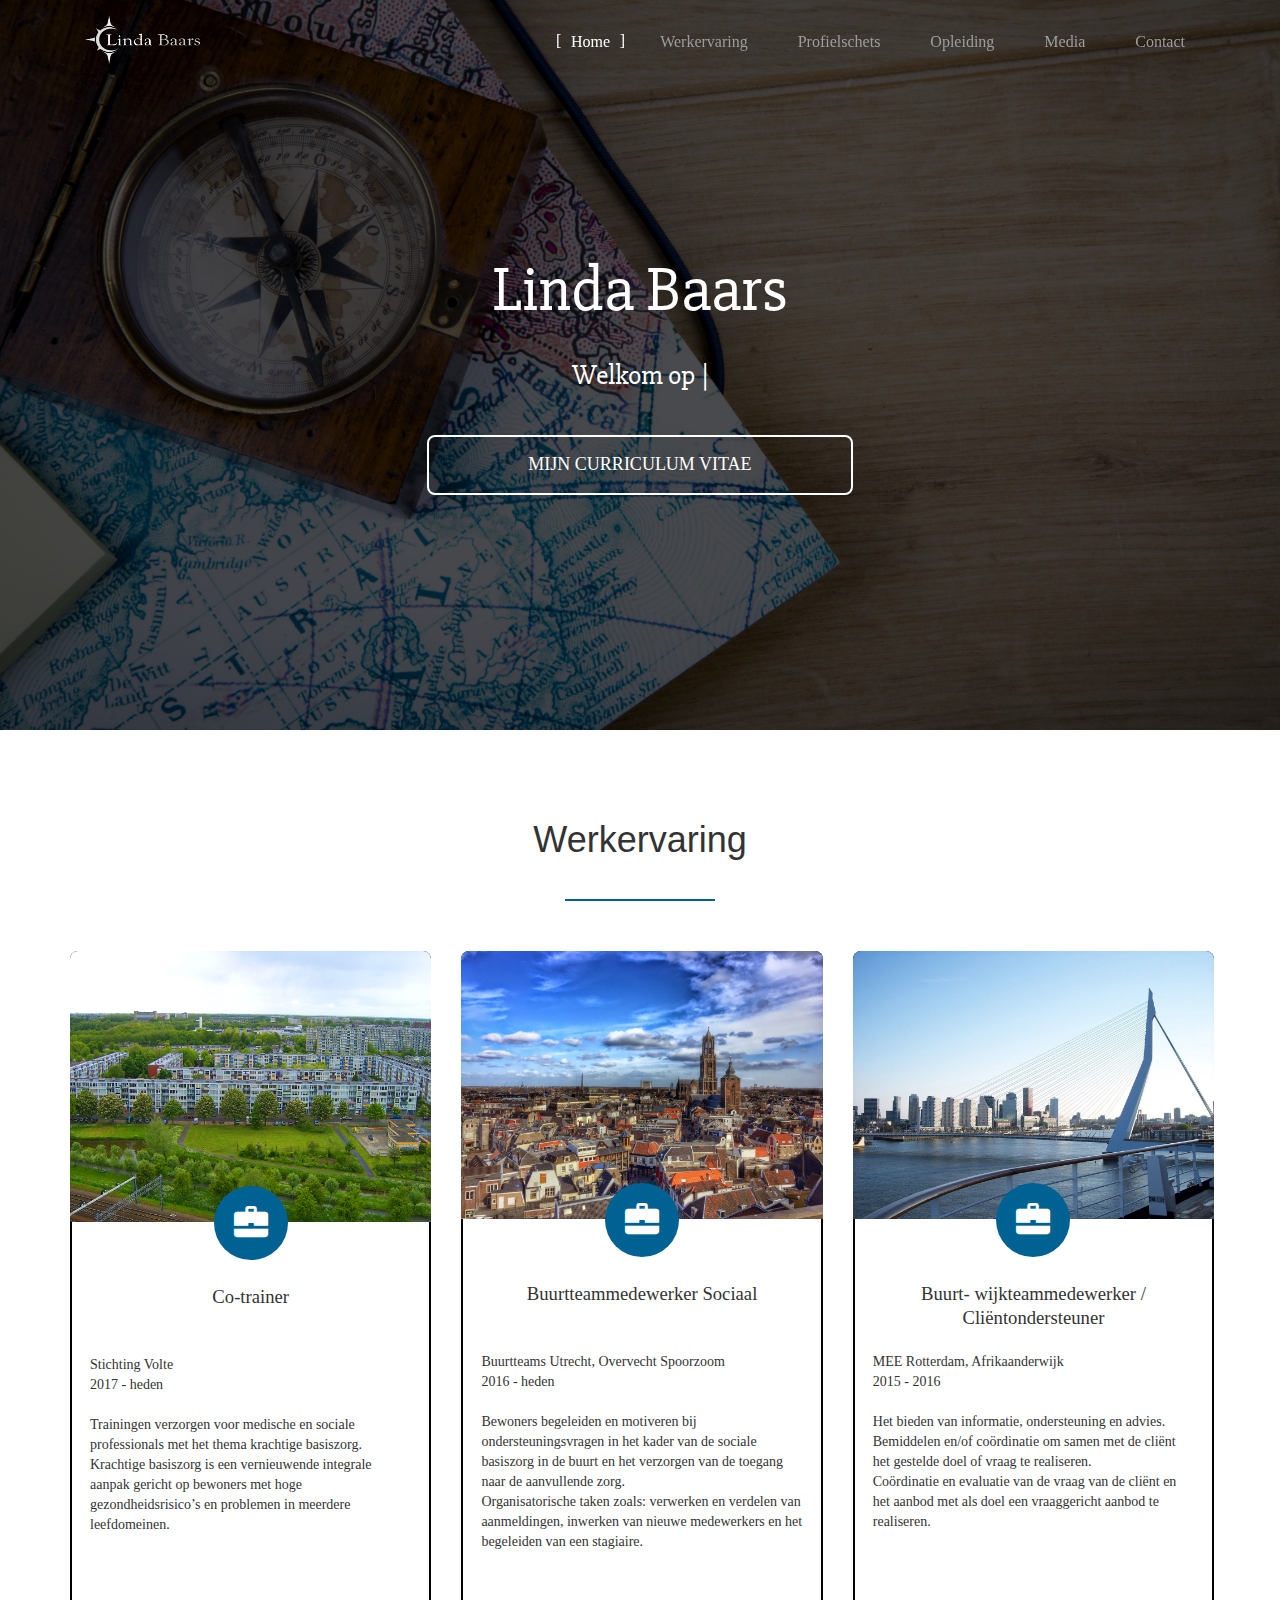
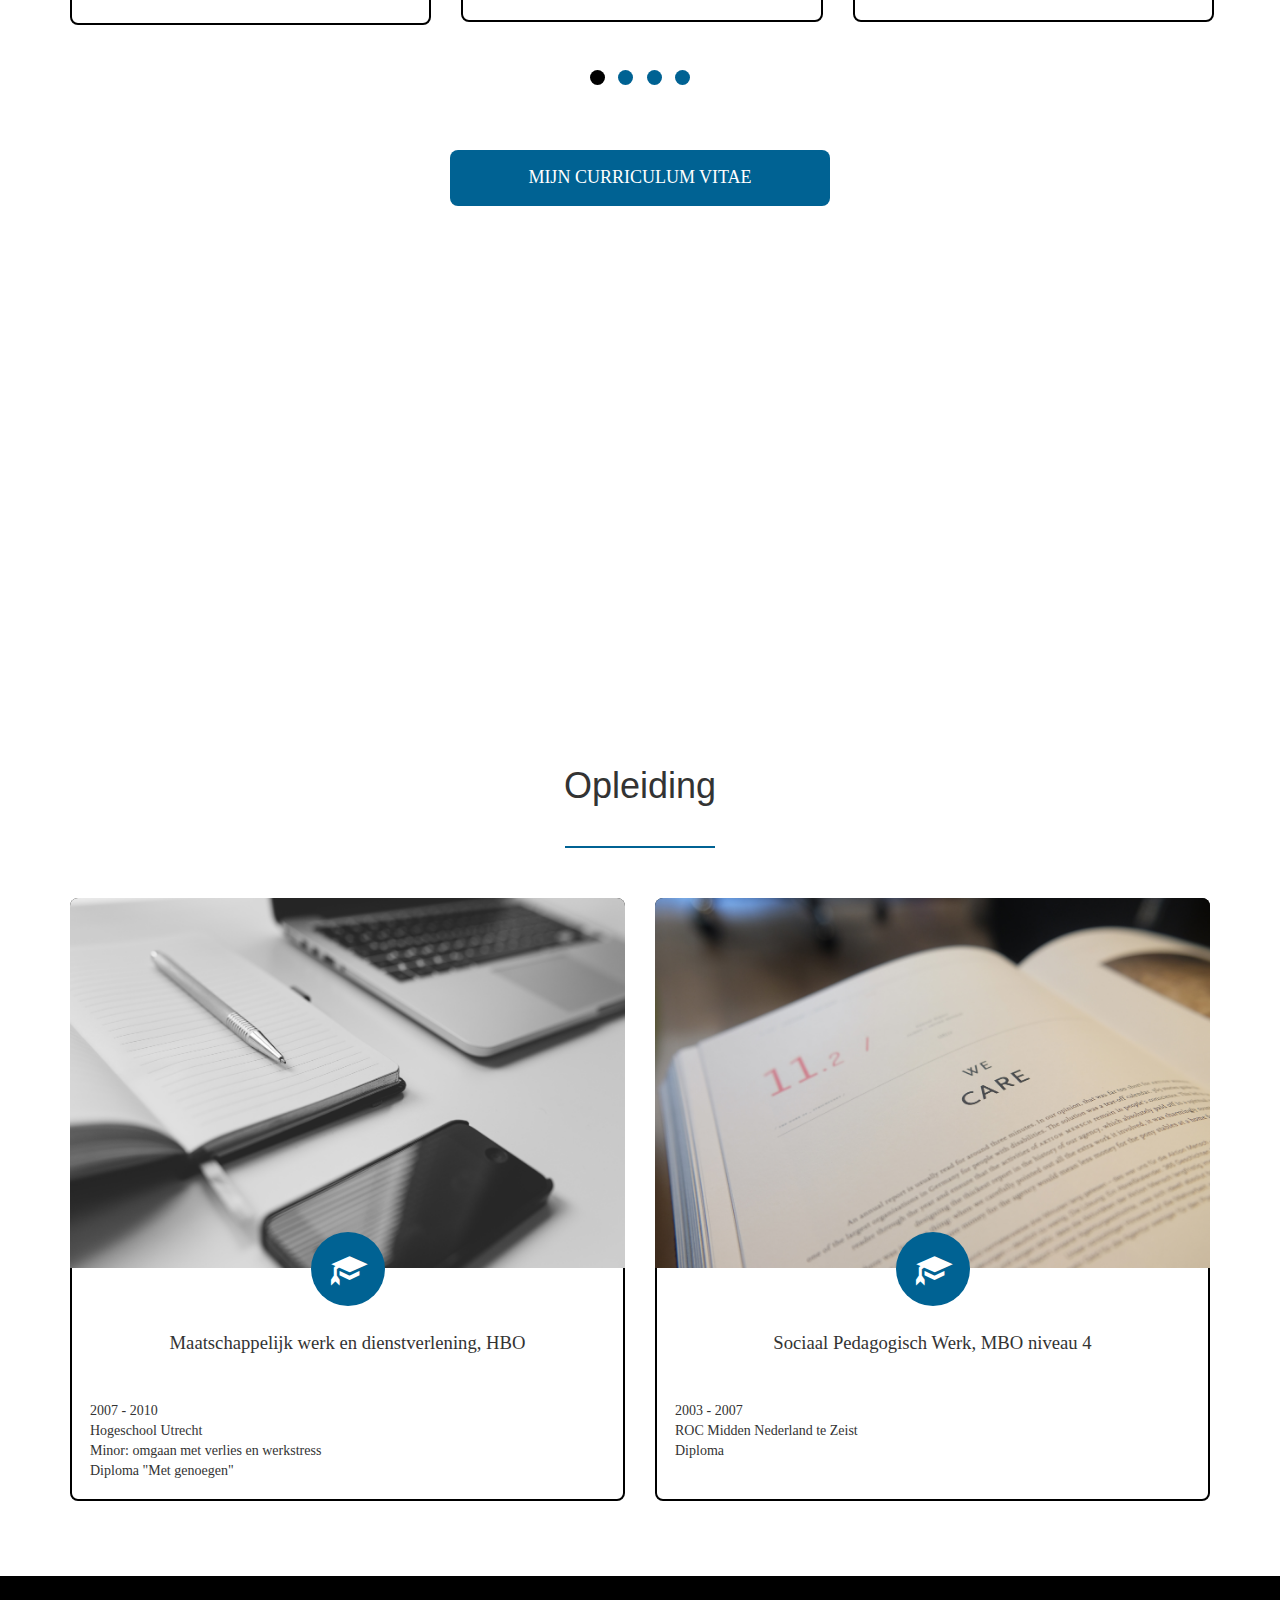
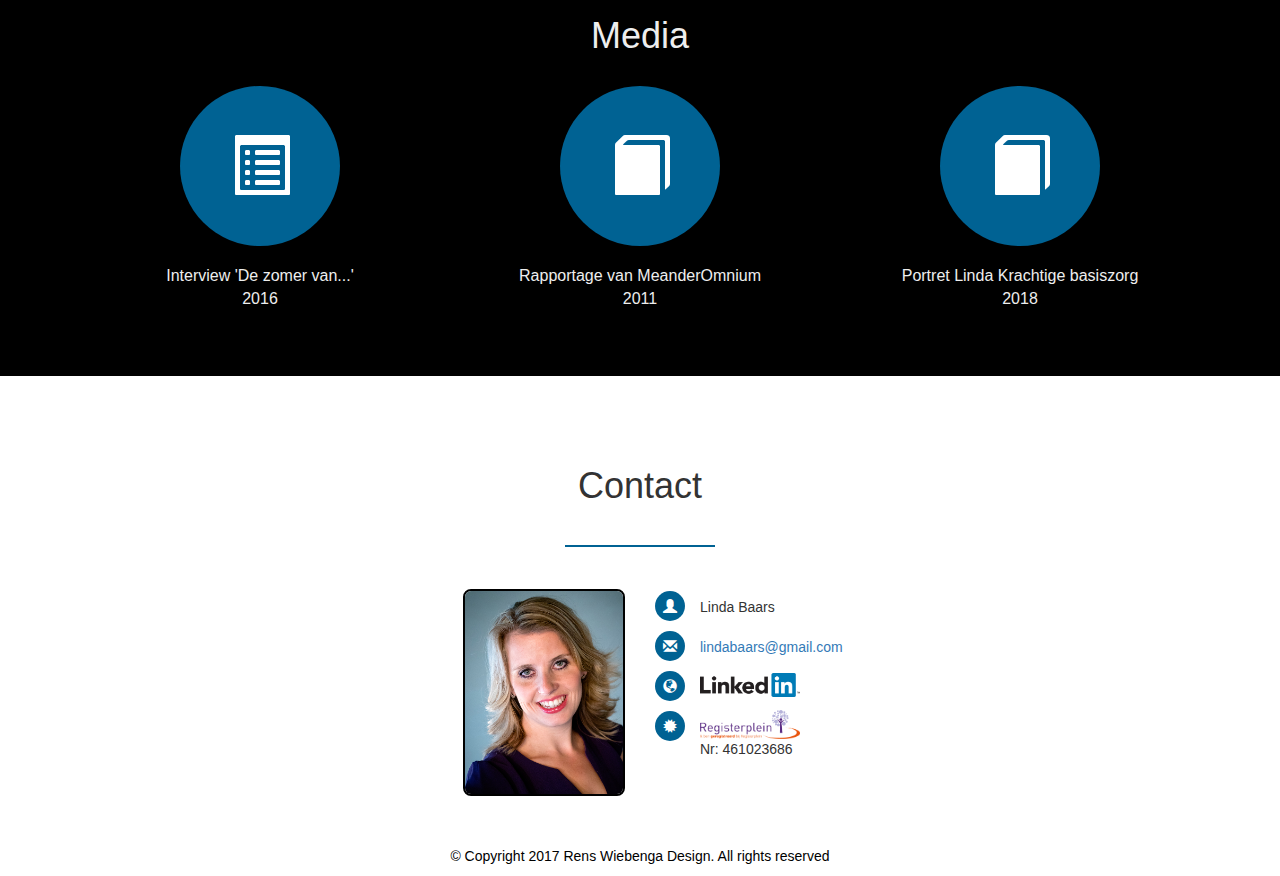
==== index.html @ baf807bb "added 3rd media" ====
<!DOCTYPE html>
<html lang="en" class="myHtml">
<head>
  <title>Linda Baars</title>

  <meta name="description" content="Dit is de website van Linda Baars, Registerplein geregistreerd Maatschappelijk Werker uit Utrecht">
  <meta name="keywords" content="Niet aangeboren hersenletsel, maatschappelijk werker, stichting mee, buurtteams, Curriculum Vitae, portfolio, Maatschappelijk werk en dienstverlening, Sociaal Pedagogisch Werk, wijkteammedewerker, buurtteammedewerker, ambulant begeleider">
  <meta name="author" content="Rens Wiebenga">


  <link href="https://fonts.googleapis.com/css?family=Slabo+27px" rel="stylesheet"> 
  <meta charset="utf-8">
  <!-- <meta name="viewport" content="width=device-width, initial-scale=1"> -->
  <link rel="stylesheet" href="https://maxcdn.bootstrapcdn.com/bootstrap/3.3.7/css/bootstrap.min.css">
  <link rel="stylesheet" href="css/main.css">
  <script src="https://ajax.googleapis.com/ajax/libs/jquery/3.2.1/jquery.min.js"></script>
  <script src="https://maxcdn.bootstrapcdn.com/bootstrap/3.3.7/js/bootstrap.min.js"></script>
  <script src="javascript/functions.js"></script>
</head>
<body class="myBody">

<div class="page home" id="home">
	
	<div class="jumbotron">
		<div class="ribbon"></div>
		<div class="container navbar-fixed-top">
			<nav class="navbar navbar-inverse">
			  <div class="container-fluid">
				<div class="navbar-header ">
				  <button type="button" class="navbar-toggle" data-toggle="collapse" data-target="#myNavbar">
					<span class="icon-bar"></span>
					<span class="icon-bar"></span>
					<span class="icon-bar"></span>
				  </button>
				  <a class="navbar-brand" href="#home"><img src="images/logo.png"></a>
				</div>
				<div class="collapse navbar-collapse" id="myNavbar">
				<ul class="nav navbar-nav navbar-right">
				  <li class="active"><a href="#home">Home</a></li>
				  <li><a href="#werkervaring">Werkervaring</a></li>
				  <li><a href="#profielschets">Profielschets</a></li>
				  <li><a href="#opleiding">Opleiding</a></li>
				  <li><a href="#media">Media</a></li>
				  <li><a href="#contact">Contact</a></li>
				</ul>
				</div>
			  </div>
			</nav>
			
			
			
		</div>
		<div class="title">
			<h1> Linda Baars </h1>
			<div class="subText">&nbsp;<span class="blinker">|</span></div>
			
			<br clear="all">
			<div class="col-md-4 col-xs-2">&nbsp;</div>
			<a href="documents/2019CVLindaBaarsWebsite.pdf" target="_blank" class="btn col-md-4 col-xs-8">Mijn Curriculum Vitae</a>
			<div class="col-md-4 col-xs-2">&nbsp;</div>
		</div>
		
	</div>
</div>
<div class="page werkervaring" id="werkervaring">
	<div class="container">
		<h1>Werkervaring</h1>     
		<div class="seperator"></div>
		<div class="row expandableContainer">
			<div class="col-md-2 col-xs-12">
				<div class="block">
					<img src="images/overvecht.jpg"/>
					<div class="datum">2017 - heden</div>
					<span class="glyphicon glyphicon-briefcase"></span>
					<div class="title">
						Co-trainer 
					</div>
					<div class="description">
						Stichting Volte<br/>2017 - heden<br/><br/>
						Trainingen verzorgen voor medische en sociale professionals met het thema krachtige basiszorg. Krachtige basiszorg is een vernieuwende integrale aanpak gericht op bewoners met hoge gezondheidsrisico’s en problemen in meerdere leefdomeinen.
					</div>
				</div>
			</div>

			<div class="col-md-2 col-xs-12">
				<div class="block">
					<img src="images/cathedral-square-in-utrecht-netherlands_small.jpg"/>
					<div class="datum">2016 - heden</div>
					<span class="glyphicon glyphicon-briefcase"></span>
					<div class="title">
						Buurtteammedewerker Sociaal 
					</div>
					<div class="description">
						Buurtteams Utrecht, Overvecht Spoorzoom<br/>2016 - heden<br/><br/>
						Bewoners begeleiden en motiveren bij ondersteuningsvragen in het
						kader van de sociale basiszorg in de buurt en het verzorgen van de toegang
						naar de aanvullende zorg.<br/>
						Organisatorische taken zoals: verwerken en verdelen van
						aanmeldingen, inwerken van nieuwe medewerkers en het begeleiden
						van een stagiaire.
					</div>
				</div>
			</div>

			<div class="col-md-2 col-xs-12">
				<div class="block">
					<img src="images/206_Rotterdam_bridge_small.jpg"/>
					<div class="datum">2015 - 2016</div>
					<span class="glyphicon glyphicon-briefcase"></span>
					<div class="title">
						Buurt- wijkteammedewerker / Cli&euml;ntondersteuner
					</div>
					<div class="description">
						MEE Rotterdam, Afrikaanderwijk <br/>2015 - 2016<br/><br/>
						Het bieden van informatie, ondersteuning en advies. <br/>
						Bemiddelen en/of co&ouml;rdinatie om samen met de cli&euml;nt het gestelde doel of vraag te realiseren.
						<br/> Co&ouml;rdinatie en evaluatie van de vraag van de cli&euml;nt en het aanbod met als doel een vraaggericht aanbod te realiseren.
					</div>
				</div>
			</div>

			<div class="col-md-2 col-xs-12">
				<div class="block">
					<img src="images/ProfessionalsinNAH.jpg"/>
					<div class="datum">2011 - 2014</div>
					<span class="glyphicon glyphicon-briefcase"></span>
					<div class="title">
						Maatschappelijk werker / Ambulante begeleider
					</div>
					<div class="description">
						Professionals in NAH <br/>2011 - 2014<br/><br/>
						Informatie en begeleiding<br/>
						Trainen van vaardigheden<br/>
						Praktische hulp in het dagelijks leven<br/>
						Ondersteuning bij wet- en regelgeving<br/>
						Steun en voorlichting aan de omgeving
					</div>
				</div>
			</div>

			<div class="col-md-2 col-xs-12">
				<div class="block">
					<img src="images/naarden.jpg"/>
					<div class="datum">2011</div>
					<span class="glyphicon glyphicon-briefcase"></span>
					<div class="title">
						Consulent regio 't Gooi
					</div>
					<div class="description">
						Stichting MEE Utrecht, Gooi &amp; Vecht <br/>2011<br/><br/>
						Informatie, advies en ondersteuning bieden met betrekking op alle aspecten van het leven aan mensen met een beperking of chronische ziekte.
					</div>
				</div>
			</div>
			<div class="col-md-2 col-xs-12">
				<div class="block">
					<img src="images/slotzeist.jpg"/>
					<div class="datum">2010 - 2011</div>
					<span class="glyphicon glyphicon-briefcase"></span>
					<div class="title">
						Diverse aanstellingen in het welzijnswerk
					</div>
					<div class="description">
						Stichting MeanderOmnium <br/>2010 - 2011<br/><br/>
						Maatschappelijk makelaar<br/>
						Projectco&ouml;rdinator van het onderzoek: Ori&euml;ntatie op welzijnsactiviteiten voor licht verstandelijk gehandicapten (LVG) in de gemeente Zeist.<br/>
						Projectmedewerker week van het applaus<br/>
						Organisator en co&ouml;rdinator jubileumfeest
					</div>
				</div>
			</div>
			<!-- <div class="col-md-2 col-xs-12">
				<div class="block">
					<img src="images/stouteschoenenbartimeus.jpg"/>
					<div class="datum">2005 - 2010</div>
					<span class="glyphicon glyphicon-briefcase"></span>
					<div class="title">
						Begeleider
					</div>
					<div class="description">
						Stichting Stoute Schoenen &amp; Bartim&eacute;us <br/>2005 - 2010<br/><br/>
						Kinderen en jongeren met autisme en autisme spectrum stoornissen of een meervoudige beperking, waarvan altijd een visuele beperking.
					</div>
				</div>
			</div>-->


		</div>
		<div class="col-md-12 col-xs-12">
			<div id="ballContainer">
				<div class="ball active"></div>
				<div class="ball"></div>
				<div class="ball"></div>
				<div class="ball"></div>
			</div>
		</div>
		<br clear="all">
		<div class="col-md-4 col-xs-2">&nbsp;</div>
		<a href="documents/2019CVLindaBaarsWebsite.pdf" class="btn col-md-4 col-xs-8" target="_blank">Mijn Curriculum Vitae</a>
		<div class="col-md-4 col-xs-2">&nbsp;</div>
		
	</div>
</div>

<div class="page profielschets" id="profielschets">
	<div class="parallax">
		<div class="container">
			<h1>Profielschets</h1>  
			<!-- <div class="seperator"></div> -->
			<div class="row">
				<div class="col col-md-6 col-xs-12">
					Ik ben een proactieve sociaal werker met oog voor het grotere geheel. Dit wordt gekenmerkt door het ondersteunen van bewoners in het hervinden van hun eigen kwaliteiten om zelf weer richting te geven aan hun leven. 
				</div>
				<div class="col col-md-6 col-xs-12">
					Daarnaast ben ik geboeid door het vinden van een goede aansluiting tussen beleid en uitvoering. Zo kan ik in korte tijd systemen/werkwijze analyseren en bijdrage aan gezamenlijk gedragen oplossingen. 
					Zo draag ik bij aan kwalitatief goede ondersteuning, ook in de toekomst.
				</div>
				
			</div>
			<!--<div class="col col-md-4 col-xs-12">
				<ul>
					<li>Herkennen en omgaan met mensen met een (licht) verstandelijke beperking</li>

					<li>Huiselijk geweld en kindermishandeling</li>

					<li>Oplossingsgerichte gespreksvoering</li>

					<li>Su&iuml;cide preventie</li>

					<li>Omgaan met euthanasie vragen</li>

					<li>Neuro-psychologische diagnostiek</li>

					<li>Communicatie en organisatie van verandering bij NAH</li>

				</ul>
			</div>
			<div class="col col-md-4 col-xs-12">
				<ul>
					<li>Interculturele begeleiding</li>

					<li>Multiple sclerose</li>

					<li>Verdiepende cursus NAH, hersenaandoeningen en hersenanatomie</li>

					<li>Cursus ziekte besef en interventies</li>

					<li>Niet-aangeboren hersenletsel en psychiatrie</li>

					<li>Systemisch kijken en werken</li>

					<li>Basiscursus niet-aangeboren hersenletsel</li>

					<li>Type-cursus: Blind typen</li>
				</ul>
			</div>-->
		</div>
	</div>
</div>

<div class="page opleiding" id="opleiding">
	<div class="container">

		<h1>Opleiding</h1>     
		<div class="seperator"></div>
		<div class="row">
			<div class="col-md-6 col-xs-12">
				<div class="block">
					<img src="images/pexels-photo_small.jpg"/>
					<div class="datum">2007 - 2010</div>
					<span class="glyphicon glyphicon-education"></span>
					<div class="title">
						Maatschappelijk werk en dienstverlening, HBO
					</div>
					<div class="description">
						2007 - 2010 <br/>
						Hogeschool Utrecht <br/>

						Minor: omgaan met verlies en werkstress<br/>

						Diploma "Met genoegen"
					</div>
				</div>
			</div>

			<div class="col-md-6 col-xs-12">
				<div class="block">
					<img src="images/pexels-photo-237756_small.jpg"/>
					<div class="datum">2003 - 2007</div>
					<span class="glyphicon glyphicon-education"></span>
					<div class="title">
						Sociaal Pedagogisch Werk, MBO niveau 4
					</div>
					<div class="description">
						2003 - 2007<br/>
						ROC Midden Nederland te Zeist<br/>
						Diploma<br/><br/>
					</div>
				</div>
			</div>

			
		</div>
		<br clear="all">
		
	</div>
</div>

<div class="page media" id="media">
	<div class="parallax2">
		<div class="container">
			<div class="col col-md-12 col-xs-12">
				<h1>Media</h1>
				<!-- <div class="seperator"></div> -->
			</div>
			<div class="col col-md-4 col-xs-4">
				<a href="documents/Interview_de_zomer_van.pdf" class="glyphicon glyphicon-list-alt" target="_blank"></a>
				
				<div class="title">Interview 'De zomer van...'<br/>2016</div>
			</div>
			<div class="col col-md-4 col-xs-4">
				<a href="documents/Eindrapportage_orientatie_op_welzijnsactiviteiten_voor_licht_verstandelijk_gehandicapten_in_de_gemeente_Zeist.pdf" class="glyphicon glyphicon-book" target="_blank"></a>
				<div class="title">Rapportage van MeanderOmnium<br/>2011</div>
			</div>
			<div class="col col-md-4 col-xs-4">
				<a href="documents/PortretLinda_Krachtigebasiszorg.pdf" class="glyphicon glyphicon-book" target="_blank"></a>
				<div class="title">Portret Linda Krachtige basiszorg<br/>2018</div>
			</div>
		</div>
	</div>
</div>

<div class="page contact" id="contact">
	<div class="container">

		<h1>Contact</h1>    
		
		<div class="seperator"></div>
			<div class="col col-md-6 col-xs-6">
				<img src="images/IMG_0568_cropped.jpg" class="profilePicture"/>
			</div>
			<div class="col col-md-6 col-xs-6">
				<ul>
					<li><div class="contactBall"><span class="glyphicon glyphicon-user"></span></div>Linda Baars</li>
					<li><div class="contactBall"><span class="glyphicon glyphicon-envelope"></span></div><a href="mailto:lindabaars@gmail.com">lindabaars@gmail.com</a></li>
					
					<li><div class="contactBall"><span class="glyphicon glyphicon-globe"></div><a href="https://www.linkedin.com/in/lindabaars" target="_blank"><img src="images/linkedin.png"/></a></li>
					<li><div class="contactBall"><span class="glyphicon glyphicon-certificate"></div><a href="http://www.registerplein.nl/" target="_blank"><img src="images/registerplein.png"/></a> <br/>Nr: 461023686</li>
				</ul>
			</div>
			
			<!-- <div class="first-col col-md-4 col-xs-12">
				<input type="text" name="name" placeholder="Naam" class="nameofuser col-md-12 col-xs-12"></textarea>
			</div>
			<div class="email-col col-md-4 col-xs-12">
				<input type="text" name="emailofuser" placeholder="E-mailadres" class="emailofuser col-md-12 col-xs-12">
			</div>
			<div class="last-col col-md-4 col-xs-12">
				<input type="text" name="subjectofuser" placeholder="Onderwerp" class="subjectofuser col-md-12 col-xs-12"></textarea>
			</div>
			<div class="last-col col-md-12 col-xs-12">
				<textarea rows="4" cols="50" name="message" placeholder="Bericht" class="messageofuser col-md-12 col-xs-12"></textarea>
			</div>
											
			<br/>
			<div class="col-md-3 col-xs-2"></div>
			<input type="submit" name="submit" class="btn submitbutton col-md-6 col-xs-8" value="Verstuur!">
			<div class="col-md-3 col-xs-2"></div> -->
	</div>
</div>
<div class="footer">
	<a href="http://renswiebenga.com/">&copy; Copyright 2017 Rens Wiebenga Design. All rights reserved</a>
</div>

<script>
  (function(i,s,o,g,r,a,m){i['GoogleAnalyticsObject']=r;i[r]=i[r]||function(){
  (i[r].q=i[r].q||[]).push(arguments)},i[r].l=1*new Date();a=s.createElement(o),
  m=s.getElementsByTagName(o)[0];a.async=1;a.src=g;m.parentNode.insertBefore(a,m)
  })(window,document,'script','https://www.google-analytics.com/analytics.js','ga');

  ga('create', 'UA-104641893-1', 'auto');
  ga('send', 'pageview');

</script>
</body>
</html>
---- css/main.css ----
body, html {
	overflow-x:hidden;
}


a:hover {
	text-decoration:none;
}
.invisible {
	display:none;
}

.home {
	background:#fff;
}

.jumbotron {
	padding-top: 0px !important;
	background: url('../images/background_1_dark.jpg');
	overflow-x:hidden;
	height:auto;
	padding: 0;
	background-repeat: repeat;
	
	background-position: center center;
	-webkit-background-size: cover;
	-moz-background-size: cover;
	-o-background-size: cover;
	background-size: cover;
	background-color: #fff;
}

.ribbon {
	background: rgba(0,0,0,0);
    height: 80px;
    position: fixed;
    width: 100%;
	transition:all 0.5s;
	z-index:100;
	top: 0;
}

.activeRibbon {
	background: rgba(0,0,0,0.9);
}

.nav {
	margin-top: 17px;
}

.navbar-fixed-top {
	position: fixed;
	top:0px;
}

.navbar {
    border-radius: 0px !important;
	font-family: "Palatino Linotype", "Book Antiqua", Palatino, serif;

}

.navbar-toggle {
	margin-top: 21px;
}

.navbar-brand img {
	max-width: 125px;
    position: absolute;
}

.navbar-inverse {
    background: none;
    border: none;
}

.navbar-inverse .navbar-collapse, .navbar-inverse .navbar-form {
    border:none;
	box-shadow: none;
}



.navbar-nav > li > a::after, .navbar-nav > li > a::before, .navbar-nav > li.active a::after, .navbar-nav > li.active a::before {
    top: 0;
    opacity: 0;
    color: #ffffff;
    font-size: 16px;
    line-height: 47px;
    position: absolute;
    -webkit-transition: all 0.3s ease-in-out;
    -moz-transition: all 0.3s ease-in-out;
    -ms-transition: all 0.3s ease-in-out;
    -o-transition: all 0.3s ease-in-out;
    transition: all 0.3s ease-in-out;
}

.navbar-nav > li > a:hover::before, .navbar-nav > li.active a::before {
    opacity: 1;
    left: -5px;
}
.navbar-nav > li > a::before, .navbar-nav > li.active a::before {
    left: 0;
    content: '[';
}

.navbar-nav > li > a:hover::after, .navbar-nav > li.active a::after {
    opacity: 1;
    right: -5px;
}
.navbar-nav > li > a::after, .navbar-nav > li.active a::after {
    right: 0;
    content: ']';
}

.navbar-inverse .navbar-nav>.active>a, .navbar-inverse .navbar-nav>.active>a:focus, .navbar-inverse .navbar-nav>.active>a:hover {
    background: none !important;
}

.nav>li {
    position: relative;
    display: block;
    margin: 0px 10px 0px 10px;
}

.nav>li a {
	font-size: 16px;
	text-transform: capitalize;
}

.page {
	margin-bottom:40px;
}


.jumbotron .title {
	width:100%;
	text-align:center;
	color:#fff;
	font-family: 'Slabo 27px', serif;
	margin-top: 20%;
    margin-bottom: 23%;
}

.jumbotron .title h1 {
	font-weight:500 !important;
	margin-bottom:30px;
}

.jumbotron .title .subText {
	font-weight:500 !important;
	font-size:28px;
	margin-bottom:20px;
}

.blinker {

	font-size:28px;
}

.btn {
	background:transparant;
	border:2px solid #fff;
	border-radius:8px;
	color:#fff;
	padding: 15px 40px;
	font-family: "Palatino Linotype", "Book Antiqua", Palatino, serif;
	margin: 0px auto;
	text-transform:uppercase;
	font-size:18px;
	transition: all 0.3s;
}

.btn:focus, .btn:visited {
	color:#fff;
	outline:none;
}

.btn:hover {
	background:#fff;
	color:#000;
}

.blinker {
  animation: blinker 1s linear infinite;
}

@keyframes blinker {  
  50% { opacity: 0; }
}


h1 {
	text-align:center;
}

/* werkervaring */

#werkervaring h1, #opleiding h1 , #contact h1 {
	margin-top:50px;
	margin-bottom:40px;
}

.werkervaring .container {
	overflow:hidden;
}

.expandableContainer {
	width:206%;
}

.seperator {
	border-width: 0px 0px 2px 0px;
	border-style: solid;
	border-color:#006293;
	width:150px;
	margin:0 auto 50px auto;
}

.step1 {
	margin-left: -1.5%;
	transition: all 0.5s;
}
.step2 {
	margin-left: -35%;
	transition: all 0.5s;
}
.step3 {
	margin-left: -70%;
	transition: all 0.5s;
}
.step4 {
	margin-left: -105%;
	transition: all 0.5s;
}

#ballContainer {
	width: 100px;
	height:20px;
	margin:30px auto;
	display: flex;
	justify-content:space-between;
}

.ball {
	background: #006293;
	height:15px;
	width:15px;
	border-radius: 100%;	
	cursor:pointer;
}

.ball:hover, .ball.active {
	background: #000;
}

.block {
	width:100%;
	border-radius:8px;
	-webkit-box-shadow:inset 0px 0px 0px 2px #000;
    -moz-box-shadow:inset 0px 0px 0px 2px #000;
    box-shadow:inset 0px 0px 0px 2px #000;
	font-family: "Palatino Linotype", "Book Antiqua", Palatino, serif;
	text-align:center;
	transition: all 0.3s;
	margin-bottom: 15px;
}

.block:hover  {
	-webkit-box-shadow:inset 0px 0px 0px 2px #006293;
    -moz-box-shadow:inset 0px 0px 0px 2px #006293;
    box-shadow:inset 0px 0px 0px 2px #006293;
}

.block .datum {
	font-size: 40px;
    z-index: 51;
    color: #fff;
    position: relative;
    text-align: center;
    top: -100px;
	opacity:0;
    transition: all 0.3s;
}

.block:hover .datum {
	
	top:-160px;
	opacity:1;
}

.block span {
	padding:20px;
	border-radius:100%;
	background:#006293;
	color:#fff;
	font-size:34px;
	margin-top:-38px;
	    top: -55px;
	background:#006293;
	transition: all 0.3s;
}

.block:hover span {
	background:#000;
}

.block img {
	width:100%;
	border-top-left-radius: 8px;
	border-top-right-radius: 8px;
	transition: all 0.3s;
}

.block:hover img {
	filter: brightness(30%);
}



.block .title{
	text-align:center;
	font-size:14pt;
	padding:0px 20px;
	width:100%;
	line-height:24px;
	height:70px;
	margin-top: -30px;
}

.block .description{
	padding: 0px 20px 20px 20px;
	width:100%;
	text-align:left;
	height:270px;
}

.opleiding .block .description {
	height:100px;
}

.werkervaring .btn, .werkervaring .btn:visited , .werkervaring .btn:focus, .contact .btn, .contact .btn:visited , .contact .btn:focus {
	background: #006293;
	color:#fff;
	outline:none;
	margin-top: 30px;
	margin-bottom:30px;
	border:none;
}

.werkervaring .btn:hover, .contact .btn:hover {
	background: #000;
	color:#fff;
}
/*  cursus*/

.cursus {
	background: #000;
	color: #eee;
}

.cursus .container{
	position:relative;
	height:auto;
}

.cursus .container .col {
	margin-top:20px;
}

/* media */

.media {
	height: 400px;
	overflow:hidden;
	background:#000;
	color: #eee;
}

.media .container .col {
	margin-top:20px;
	    text-align: center;
}

.media .container .col a {
	cursor:pointer;
}

.media .container .col a:hover {
	background:#000;
}


.media .col a{
	color:#fff;
	padding:50px;
	border-radius:100%;
	background:#006293;
	font-size:60px;
}

.media .col .title{
	font-size:16px;
	margin-top:20px;
	text-align:center;
}

h1 {
	    
}

.parallax {
    /* The image used */
    background-image: url("../images/pexels-photo_3_dark_small.jpg");
    /* Set a specific height */
	height:auto;
    min-height: 400px; 
    /* Create the parallax scrolling effect */
    background-attachment: fixed;
    background-position: center;
    background-repeat: no-repeat;
    background-size: cover;
	font-size:20px;
	text-align:justify;
	padding-top: 30px;
	padding-bottom: 50px;
	color:#fff;
}

.center {
	text-align:center;
	font-size:33px;
}

.parallax .seperator, .parallax2 .seperator {
	border-color:#fff;
}

.parallax .col {
	padding:20px 60px 20px 60px;
}

.parallax2 {
    /* The image used */
    background-image: url("../images/pexels-photo-300412_dark_small.jpg");
    /* Set a specific height */
	height:auto;
    min-height: 400px; 
    /* Create the parallax scrolling effect */
    background-attachment: fixed;
    background-position: center;
    background-repeat: no-repeat;
    background-size: cover;
}

/* contact */

.contact {
	margin-bottom:50px;
}

.contact .container a {
	
}

.contact .container img {
	width: 100px;
	margin-top: -8px;
}

.contact input, .contact textarea {
	border:2px solid #000;
	border-radius: 8px;
	padding:20px;
	
	margin-bottom:15px;
}

.contact input:focus, .contact input:active, .contact textarea:focus, .contact textarea:active {
	outline:none;
	column-rule-color:none;

}

.contact .container .first-col, .last-col {
	padding-right:0px;
	padding-left:0px;
}

.contact .container ul {
	padding-left:0px;
}

.contact .container ul li {
	 list-style:none;
	 padding-bottom:20px;
}

.container .contactBall {
	background:#006293;
	border-radius: 100%;
	width:30px;
	height:30px;
	float:left;
	color:#fff;
	text-align:center;
	padding-top:6px;
	margin-top:-6px;
	margin-right:15px;
}

.contact .container img.profilePicture {
	width:30%;
	max-width:300px;
	border: 2px solid #000;
	border-radius: 8px;
	float:right;
}

.badInput {
	border: 2px solid red !important;
	color:red;
}

iframe .fielderror {
	display:none;
}

.footer {
	text-align:center;
	margin-bottom:10px;
}
.footer a {
	color:#000;
}


@media (max-width: 490px) {
	.contactBall {
		display:none;
	}
	.contact .container ul li {
		font-size:11px;
	}

}

@media (max-width: 720px) {
	.btn {
		font-size:12px;
		    padding: 15px 5px;
	}
}

@media (max-width: 768px) {
	.navbar-collapse ul {
		background: #000;
		opacity:0.9;
	}

	.navbar-collapse ul li a:before, .navbar-collapse ul li a:after {
		margin-top: -4px;
	}

	.media .col a{
		color:#fff;
		padding:30px;
		border-radius:100%;
		background:#006293;
		font-size:30px;
	}

	
	.media .col .title{
		font-size: 16px;
		right: 0px;  
		position: relative;
		z-index: 100;
		top:0;
		}

	
	.parallax {
		font-size:18px;
		padding-top: 0px;
		padding-bottom: 20px;
	}
	

}

@media (max-width: 991px) {
	.email-col {
		padding-left:0px;
		padding-right:0px;
	}
	.expandableContainer {
		width:100%;
	}
	#ballContainer {
		display:none;
	}
	.block .description {
		height:auto;
	}
	.row {
		margin-right: 0px;
		margin-left: 0px; 
	}
	
}
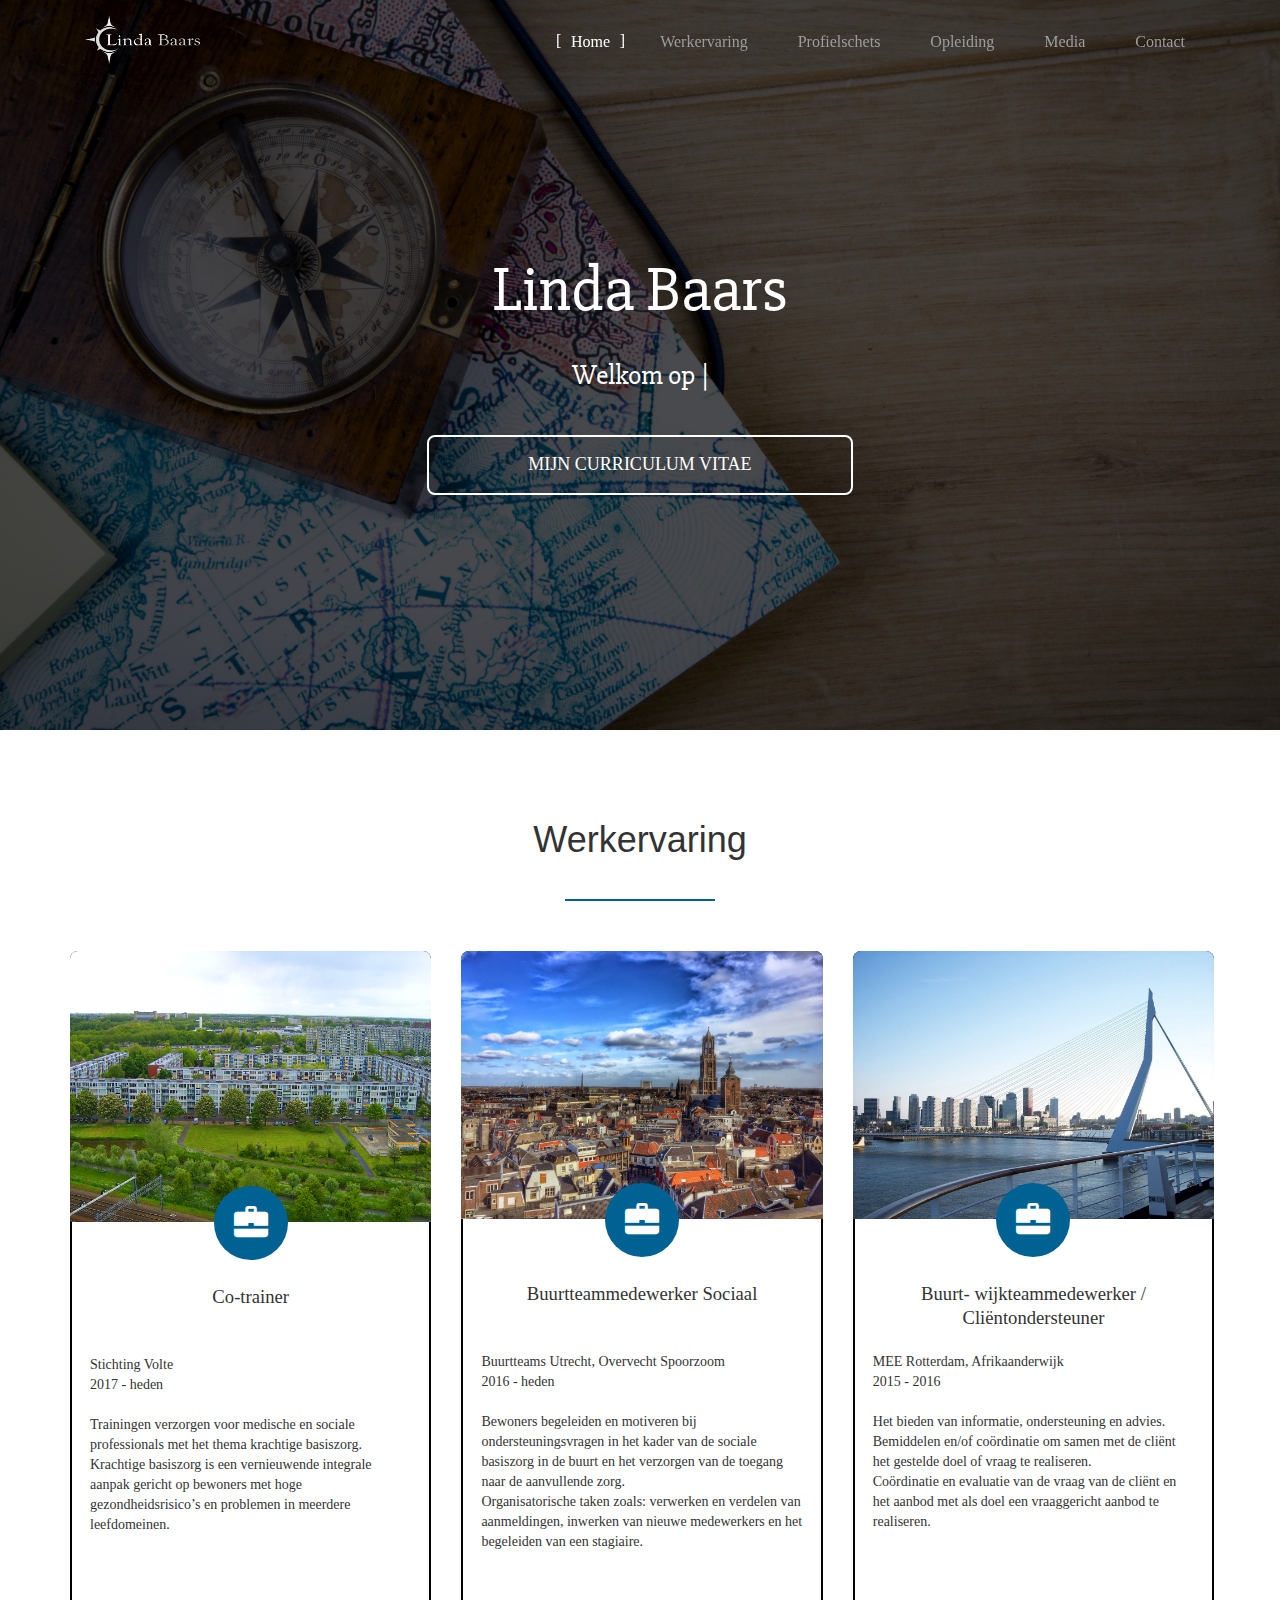
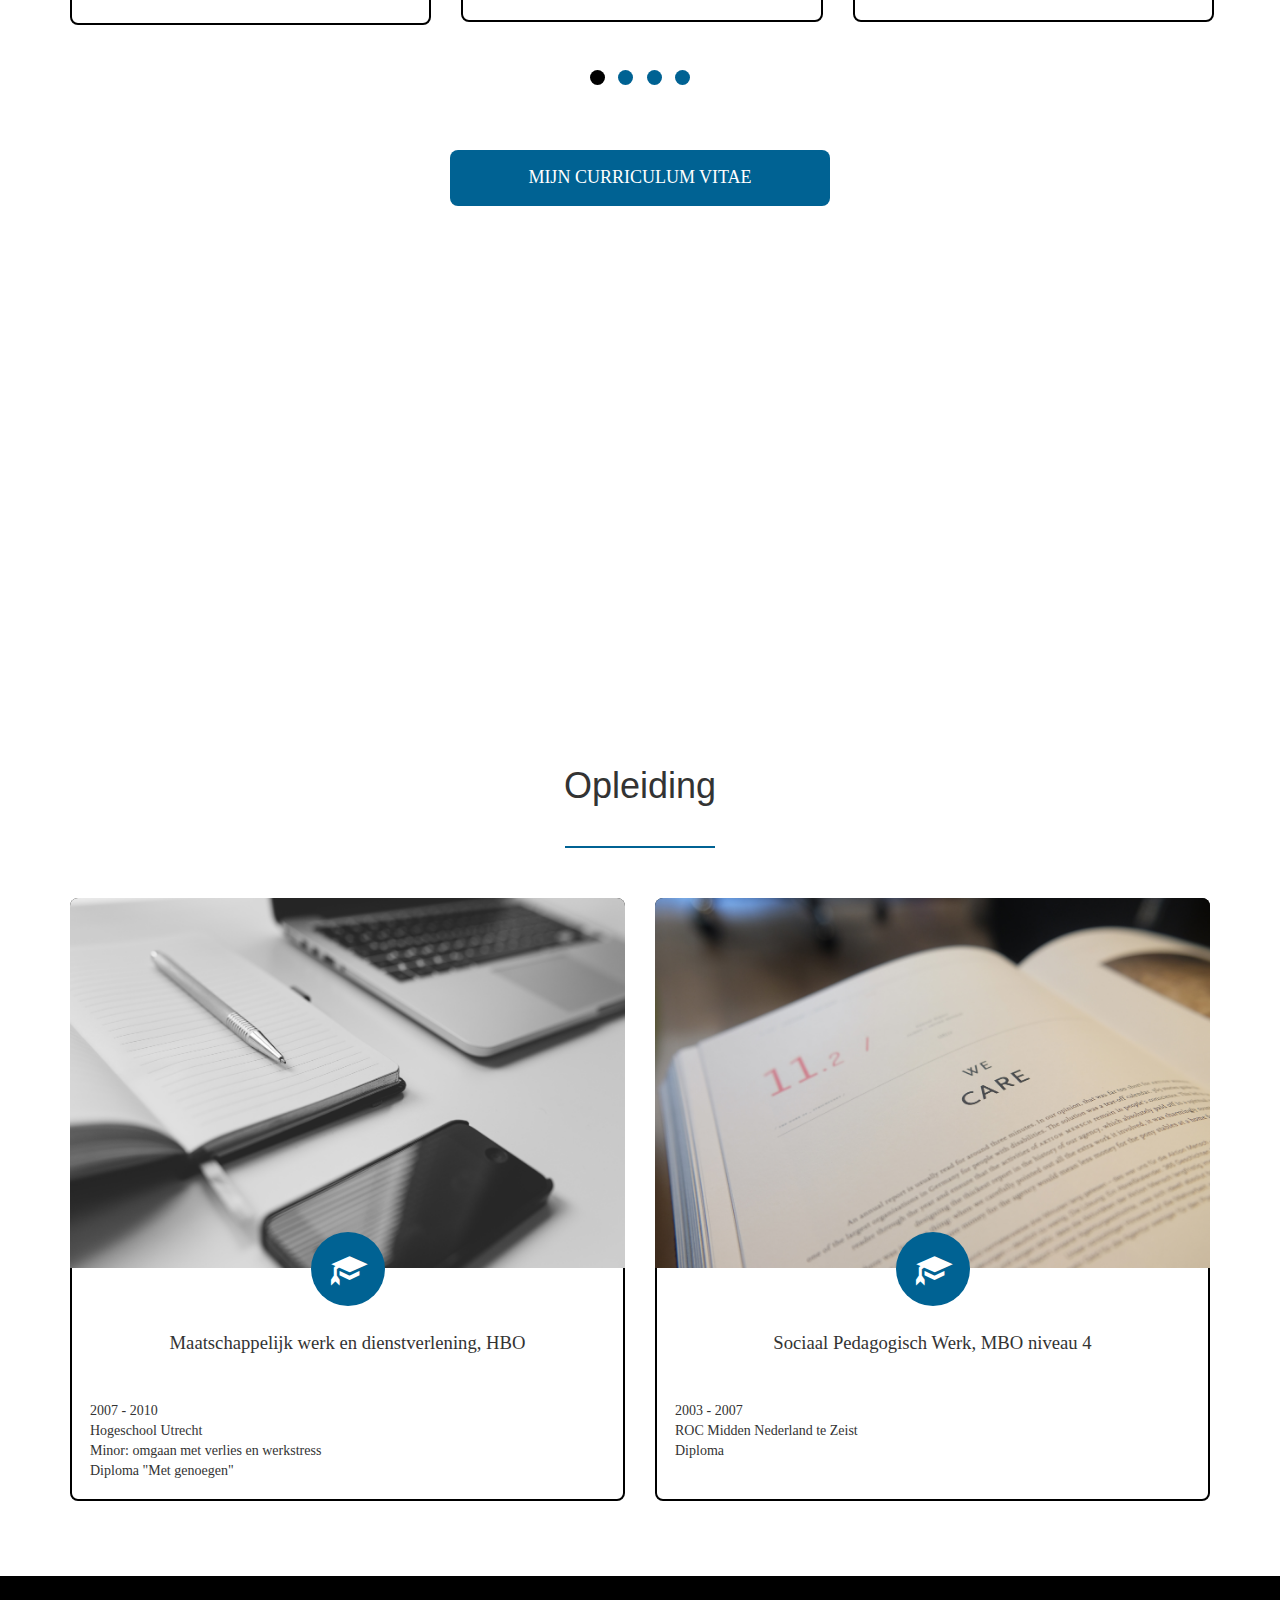
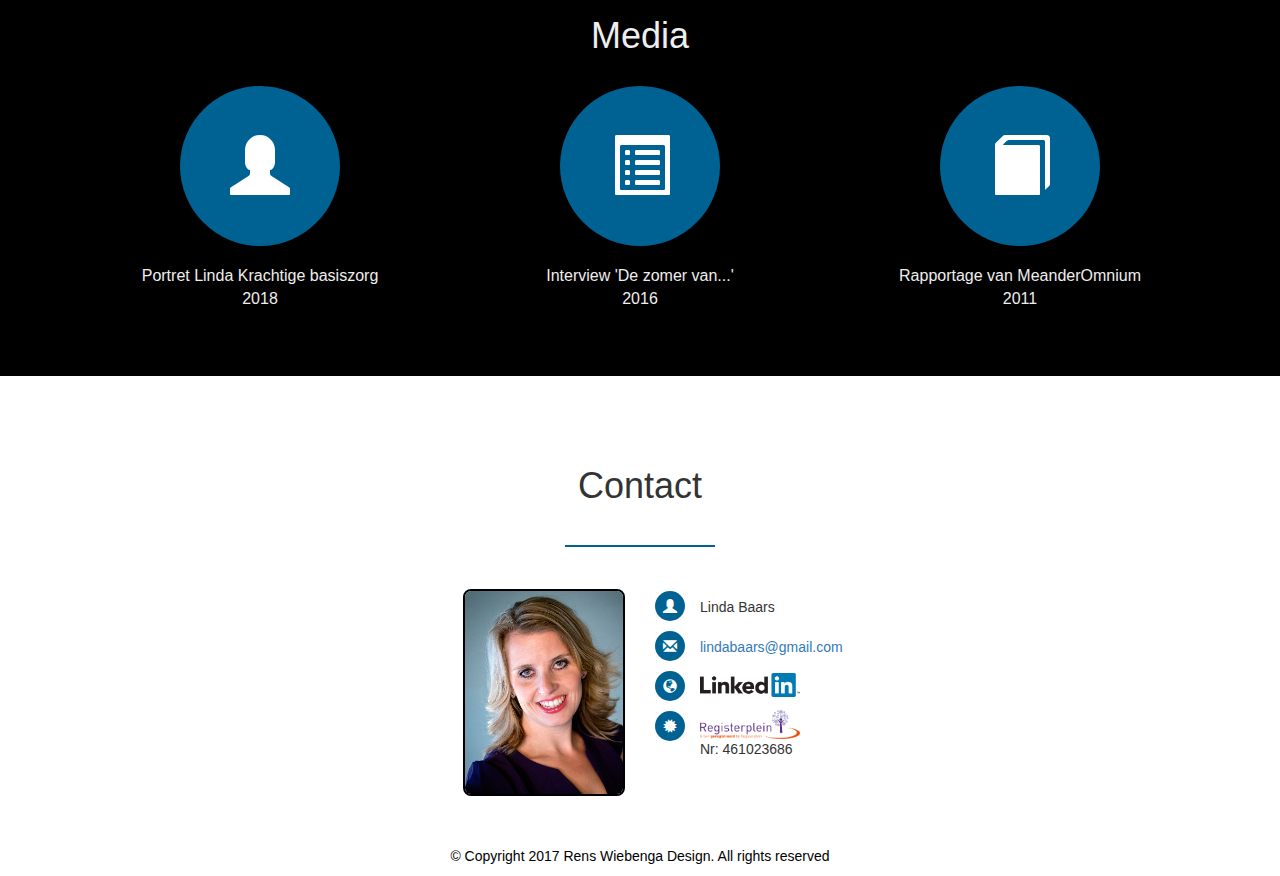
==== commit 5d5b9760: "Update index.html" ====
--- a/index.html
+++ b/index.html
@@ -209,11 +209,10 @@
 			<!-- <div class="seperator"></div> -->
 			<div class="row">
 				<div class="col col-md-6 col-xs-12">
-					Ik ben een proactieve sociaal werker met oog voor het grotere geheel. Dit wordt gekenmerkt door het ondersteunen van bewoners in het hervinden van hun eigen kwaliteiten om zelf weer richting te geven aan hun leven. 
+					Als proactieve sociaal werker, met oog voor het grotere geheel, zet ik me in voor het ondersteunen van bewoners in het hervinden van hun eigen kwaliteiten, waardoor ze zelf weer richting kunnen geven aan hun leven. 
 				</div>
 				<div class="col col-md-6 col-xs-12">
-					Daarnaast ben ik geboeid door het vinden van een goede aansluiting tussen beleid en uitvoering. Zo kan ik in korte tijd systemen/werkwijze analyseren en bijdrage aan gezamenlijk gedragen oplossingen. 
-					Zo draag ik bij aan kwalitatief goede ondersteuning, ook in de toekomst.
+					Daarnaast ben ik geboeid door het vinden van een goede aansluiting tussen beleid en uitvoering. Zo kan ik in korte tijd systemen/werkwijzen analyseren en daardoor bijdragen aan gezamenlijk gedragen oplossingen. Op deze wijze kom ik tot een kwalitatief goede ondersteuning, ook in de toekomst.
 				</div>
 				
 			</div>
@@ -314,6 +313,10 @@
 				<!-- <div class="seperator"></div> -->
 			</div>
 			<div class="col col-md-4 col-xs-4">
+				<a href="documents/PortretLinda_Krachtigebasiszorg.pdf" class="glyphicon glyphicon-user" target="_blank"></a>
+				<div class="title">Portret Linda Krachtige basiszorg<br/>2018</div>
+			</div>
+			<div class="col col-md-4 col-xs-4">
 				<a href="documents/Interview_de_zomer_van.pdf" class="glyphicon glyphicon-list-alt" target="_blank"></a>
 				
 				<div class="title">Interview 'De zomer van...'<br/>2016</div>
@@ -321,10 +324,6 @@
 			<div class="col col-md-4 col-xs-4">
 				<a href="documents/Eindrapportage_orientatie_op_welzijnsactiviteiten_voor_licht_verstandelijk_gehandicapten_in_de_gemeente_Zeist.pdf" class="glyphicon glyphicon-book" target="_blank"></a>
 				<div class="title">Rapportage van MeanderOmnium<br/>2011</div>
-			</div>
-			<div class="col col-md-4 col-xs-4">
-				<a href="documents/PortretLinda_Krachtigebasiszorg.pdf" class="glyphicon glyphicon-book" target="_blank"></a>
-				<div class="title">Portret Linda Krachtige basiszorg<br/>2018</div>
 			</div>
 		</div>
 	</div>
@@ -384,4 +383,4 @@
 </script>
 </body>
 </html>
-+
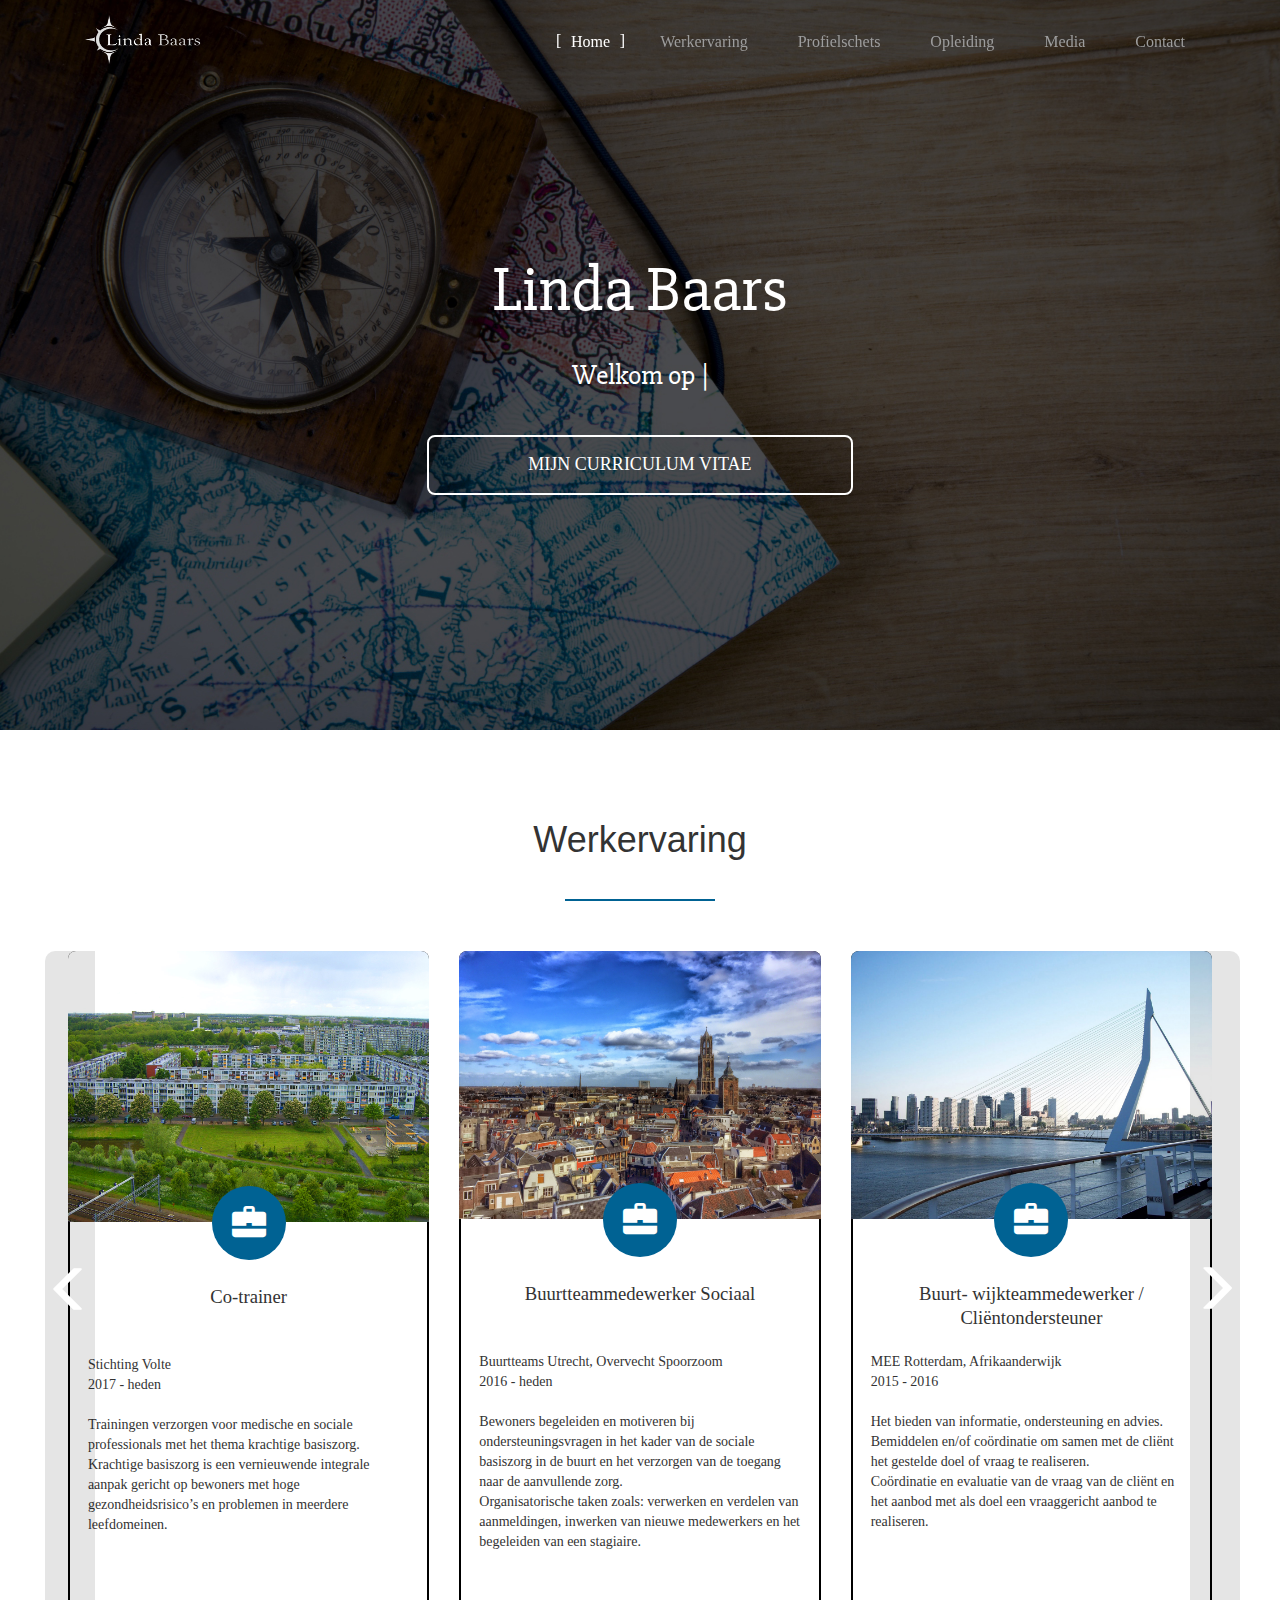
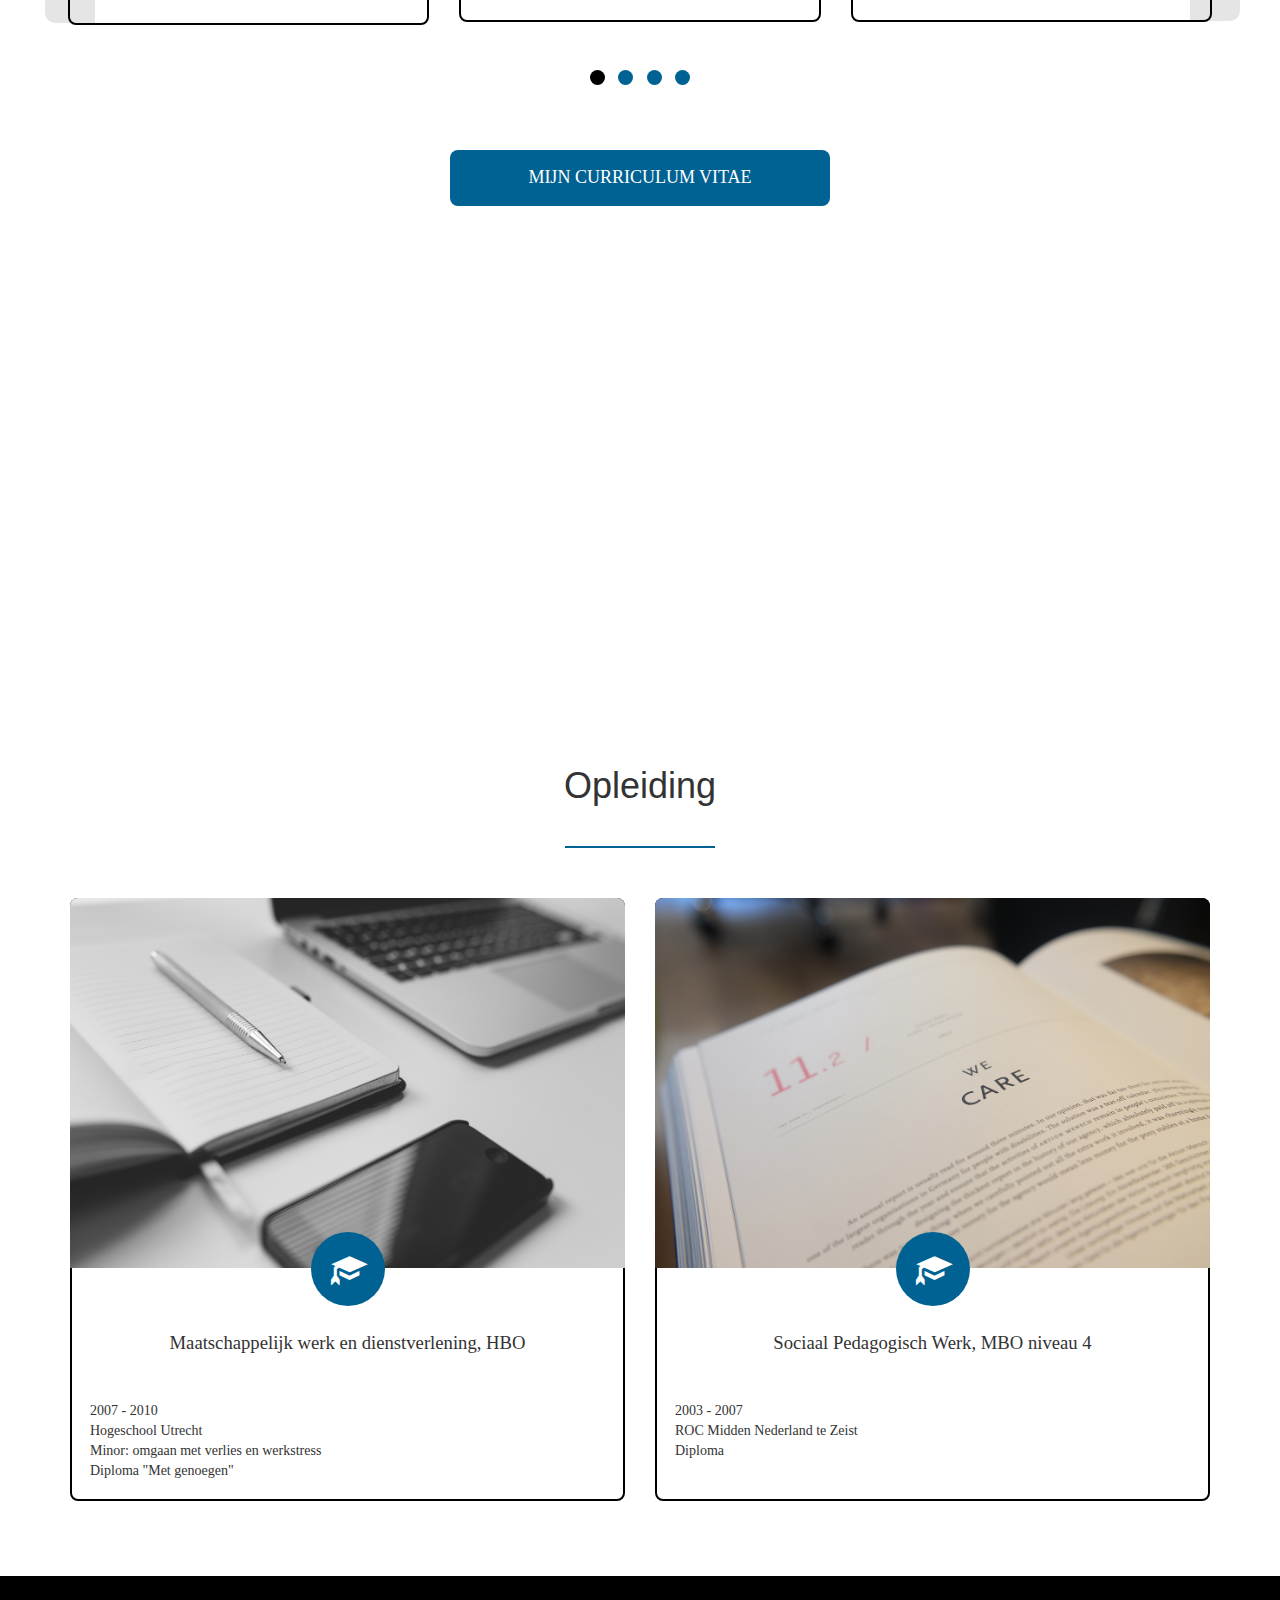
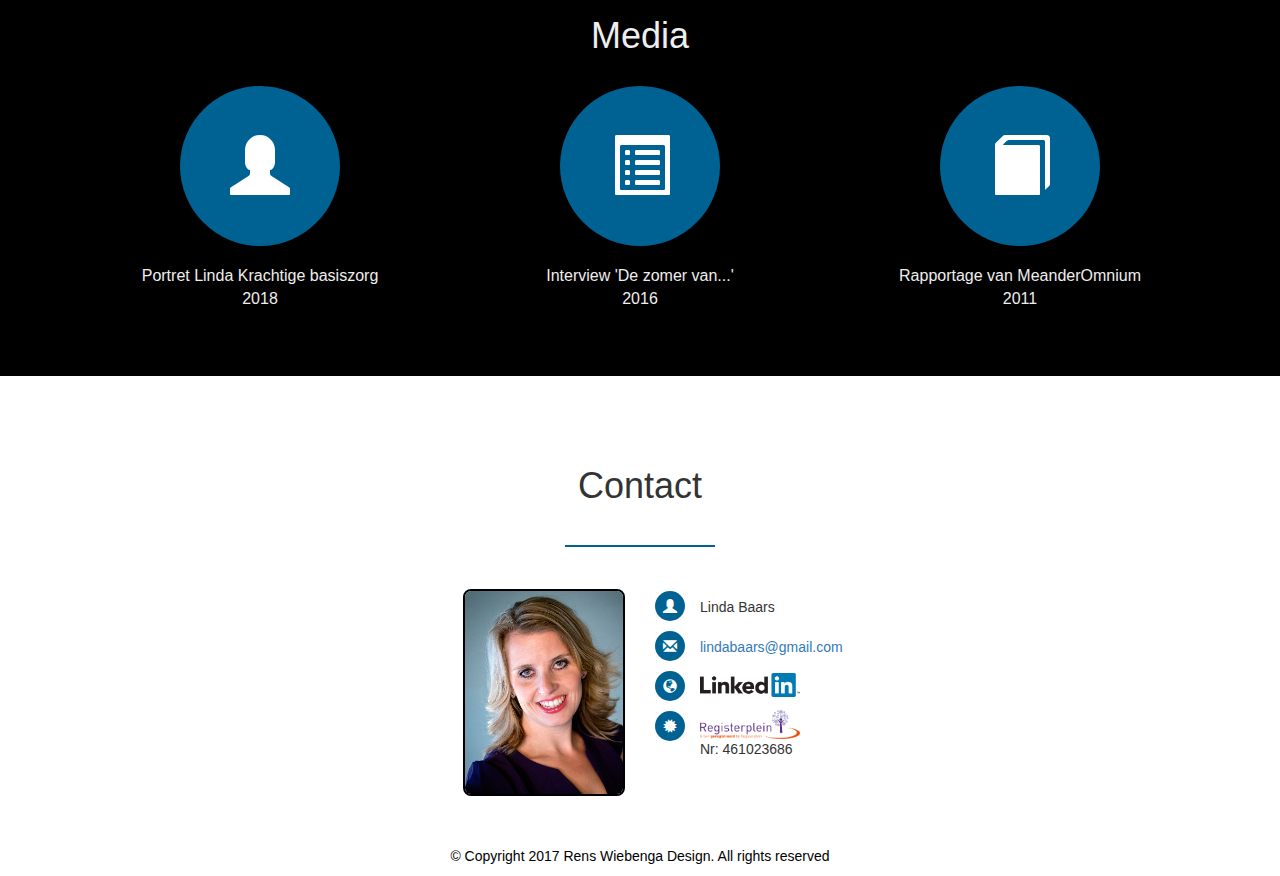
==== commit 2cc196b5: "Add files via upload" ====
--- a/index.html
+++ b/index.html
@@ -66,7 +66,12 @@
 	<div class="container">
 		<h1>Werkervaring</h1>     
 		<div class="seperator"></div>
-		<div class="row expandableContainer">
+		<div class="carrousselContainer">
+				<div class="carrousselLeft"><span class="glyphicon glyphicon-menu-left"></span></div>
+				<div class="carrousselRight"><span class="glyphicon glyphicon-menu-right"></span></div>
+			</div>
+		<div class="row expandableContainer step1">
+			
 			<div class="col-md-2 col-xs-12">
 				<div class="block">
 					<img src="images/overvecht.jpg"/>
--- a/css/main.css
+++ b/css/main.css
@@ -195,6 +195,48 @@
 
 /* werkervaring */
 
+.carrousselContainer {
+	width: 1170px;
+    position: absolute;
+    
+	height: 687px;
+}
+
+.carrousselLeft {
+	position:absolute;
+	width:50px;
+	left: -25px;
+	font-size:50px;
+	background:rgba(0,0,0,0.1);
+	color:#fff;
+	z-index:1000;
+	height: calc(100% - 15px);
+	border-top-left-radius: 10px;
+	border-bottom-left-radius: 10px;
+}
+
+.carrousselRight {
+	position:absolute;
+	width:50px;
+	right:0px;
+	font-size:50px;
+	background:rgba(0,0,0,0.1);
+	color:#fff;
+	z-index:1000;
+	height: calc(100% - 17px);
+	border-top-right-radius: 10px;
+	border-bottom-right-radius: 10px;
+}
+
+.carrousselLeft:hover, .carrousselRight:hover {
+	background:rgba(0,0,0,0.9);
+	cursor:pointer;
+}
+
+.carrousselLeft .glyphicon, .carrousselRight .glyphicon {
+	top:calc(50% - 25px);
+}
+
 #werkervaring h1, #opleiding h1 , #contact h1 {
 	margin-top:50px;
 	margin-bottom:40px;
@@ -206,6 +248,7 @@
 
 .expandableContainer {
 	width:206%;
+	position:relative;
 }
 
 .seperator {
@@ -606,6 +649,17 @@
 		margin-right: 0px;
 		margin-left: 0px; 
 	}
-	
-}
-
+	.carrousselContainer {
+		display:none;
+	}
+	
+}
+@media (max-width: 1200px) {
+	.carrousselContainer {
+		width: 970px;
+		height: 636px;
+	}
+	.carrousselRight {
+		right: 7px;
+	}
+}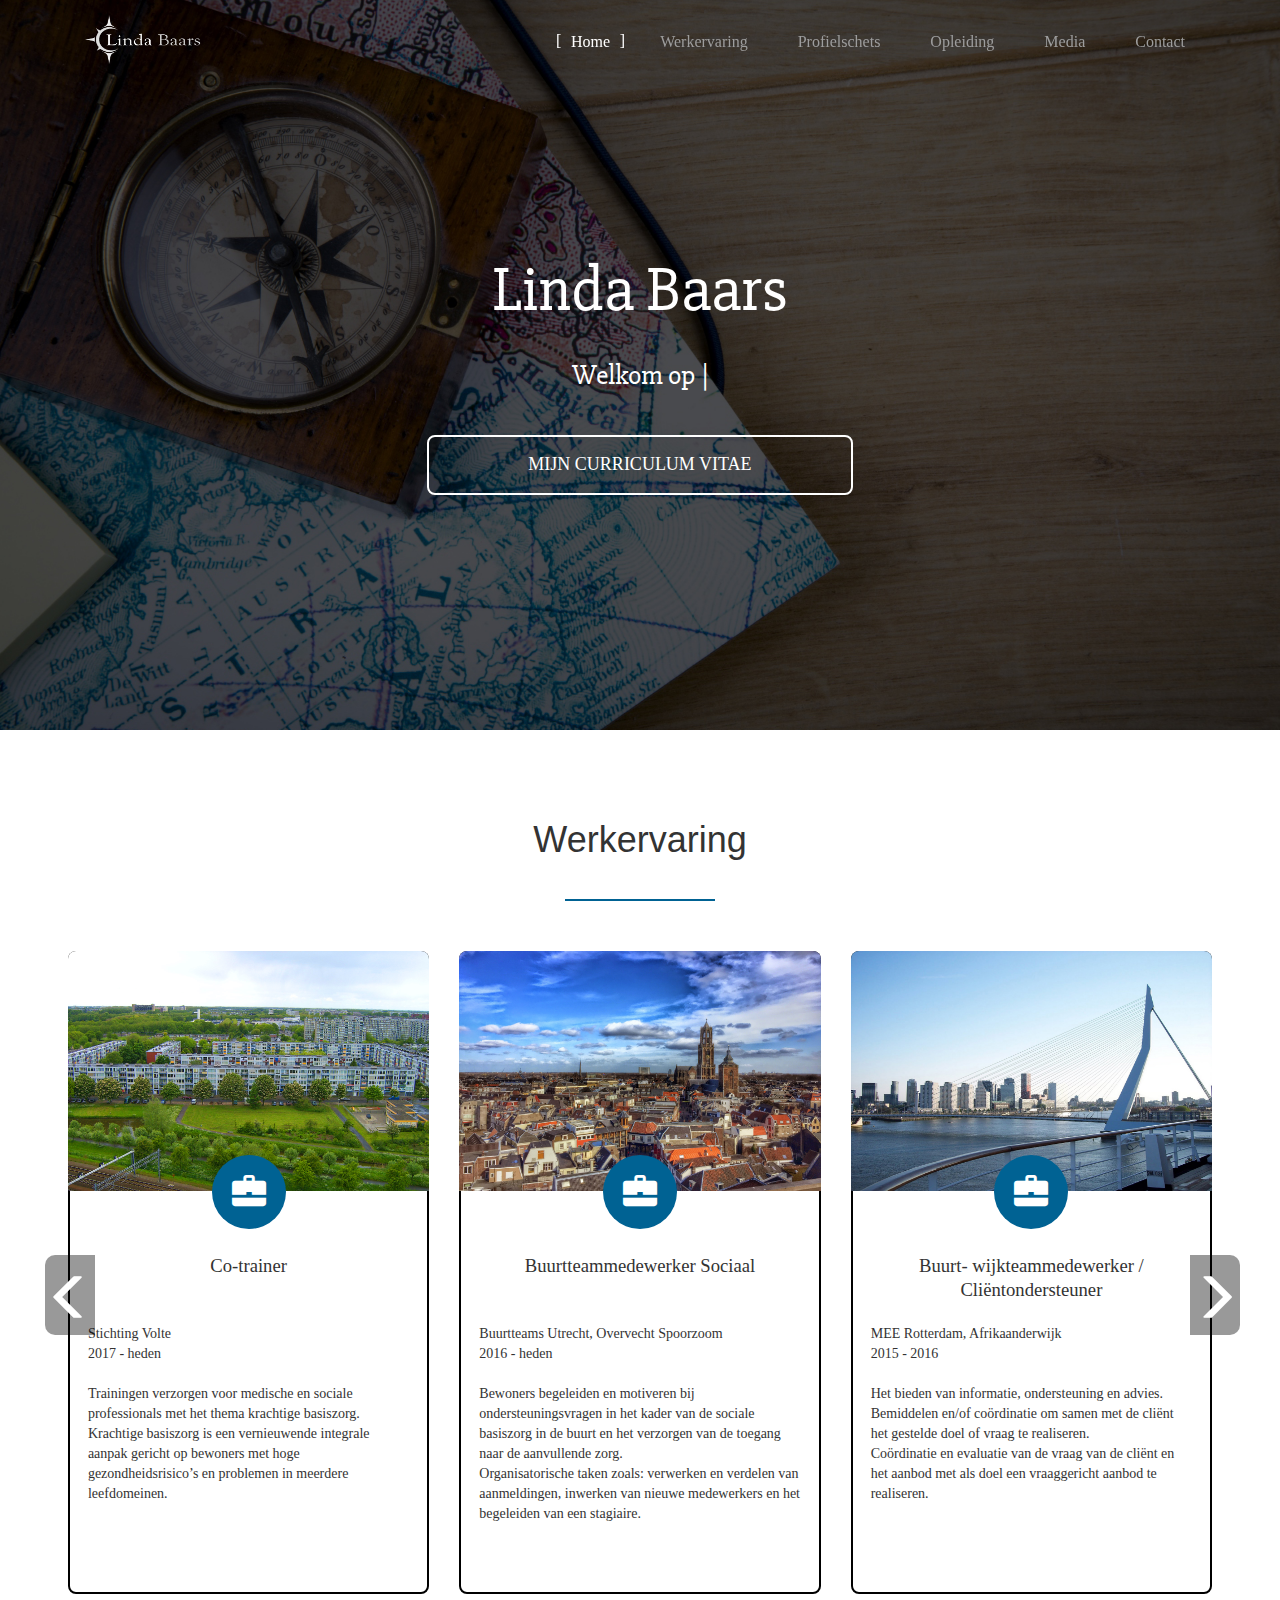
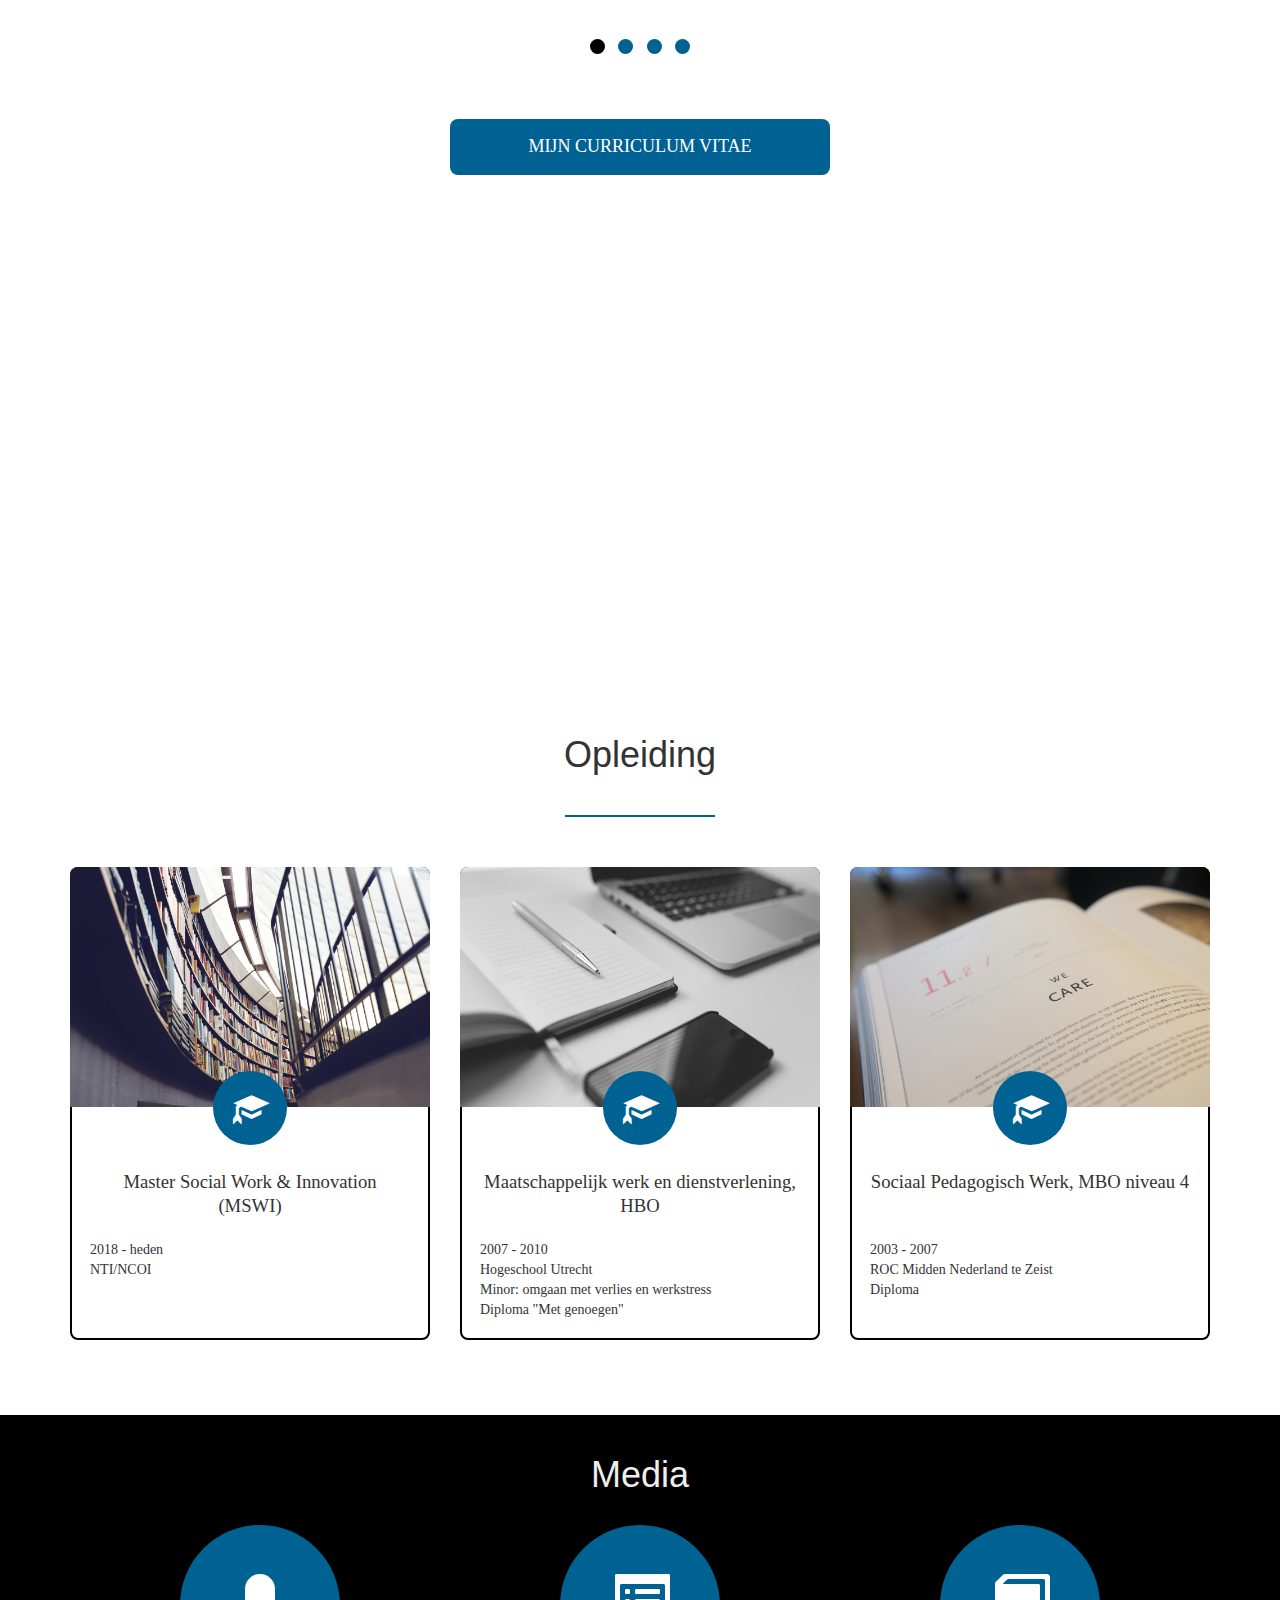
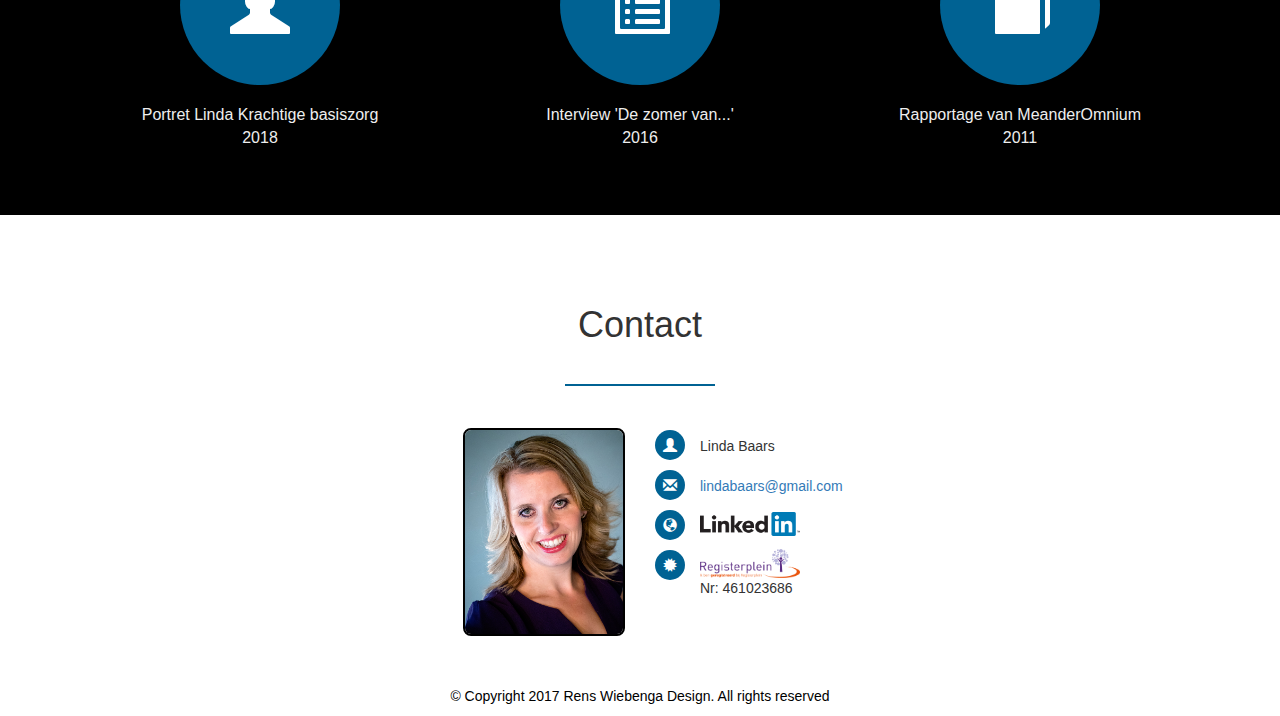
==== commit 6507217b: "Add files via upload" ====
--- a/index.html
+++ b/index.html
@@ -268,7 +268,24 @@
 		<h1>Opleiding</h1>     
 		<div class="seperator"></div>
 		<div class="row">
-			<div class="col-md-6 col-xs-12">
+
+			<div class="col-md-4 col-xs-12">
+				<div class="block">
+					<img src="images/books-magazines-building-school_small.jpg"/>
+					<div class="datum">2007 - 2010</div>
+					<span class="glyphicon glyphicon-education"></span>
+					<div class="title">
+						Master Social Work & Innovation (MSWI)
+					</div>
+					<div class="description">
+						2018 - heden <br/>
+						NTI/NCOI <br/>
+
+					</div>
+				</div>
+			</div>
+
+			<div class="col-md-4 col-xs-12">
 				<div class="block">
 					<img src="images/pexels-photo_small.jpg"/>
 					<div class="datum">2007 - 2010</div>
@@ -287,7 +304,7 @@
 				</div>
 			</div>
 
-			<div class="col-md-6 col-xs-12">
+			<div class="col-md-4 col-xs-12">
 				<div class="block">
 					<img src="images/pexels-photo-237756_small.jpg"/>
 					<div class="datum">2003 - 2007</div>
--- a/css/main.css
+++ b/css/main.css
@@ -207,10 +207,12 @@
 	width:50px;
 	left: -25px;
 	font-size:50px;
-	background:rgba(0,0,0,0.1);
+	background:rgba(0,0,0,0.4);
 	color:#fff;
 	z-index:1000;
-	height: calc(100% - 15px);
+	height: 80px;
+	top: calc(50% - 40px);
+
 	border-top-left-radius: 10px;
 	border-bottom-left-radius: 10px;
 }
@@ -220,10 +222,11 @@
 	width:50px;
 	right:0px;
 	font-size:50px;
-	background:rgba(0,0,0,0.1);
+	background:rgba(0,0,0,0.4);
 	color:#fff;
 	z-index:1000;
-	height: calc(100% - 17px);
+	top: calc(50% - 40px);
+	height: 80px;
 	border-top-right-radius: 10px;
 	border-bottom-right-radius: 10px;
 }
@@ -338,7 +341,7 @@
 	color:#fff;
 	font-size:34px;
 	margin-top:-38px;
-	    top: -55px;
+	top: -55px;
 	background:#006293;
 	transition: all 0.3s;
 }
@@ -352,6 +355,7 @@
 	border-top-left-radius: 8px;
 	border-top-right-radius: 8px;
 	transition: all 0.3s;
+	max-height: 240px;
 }
 
 .block:hover img {
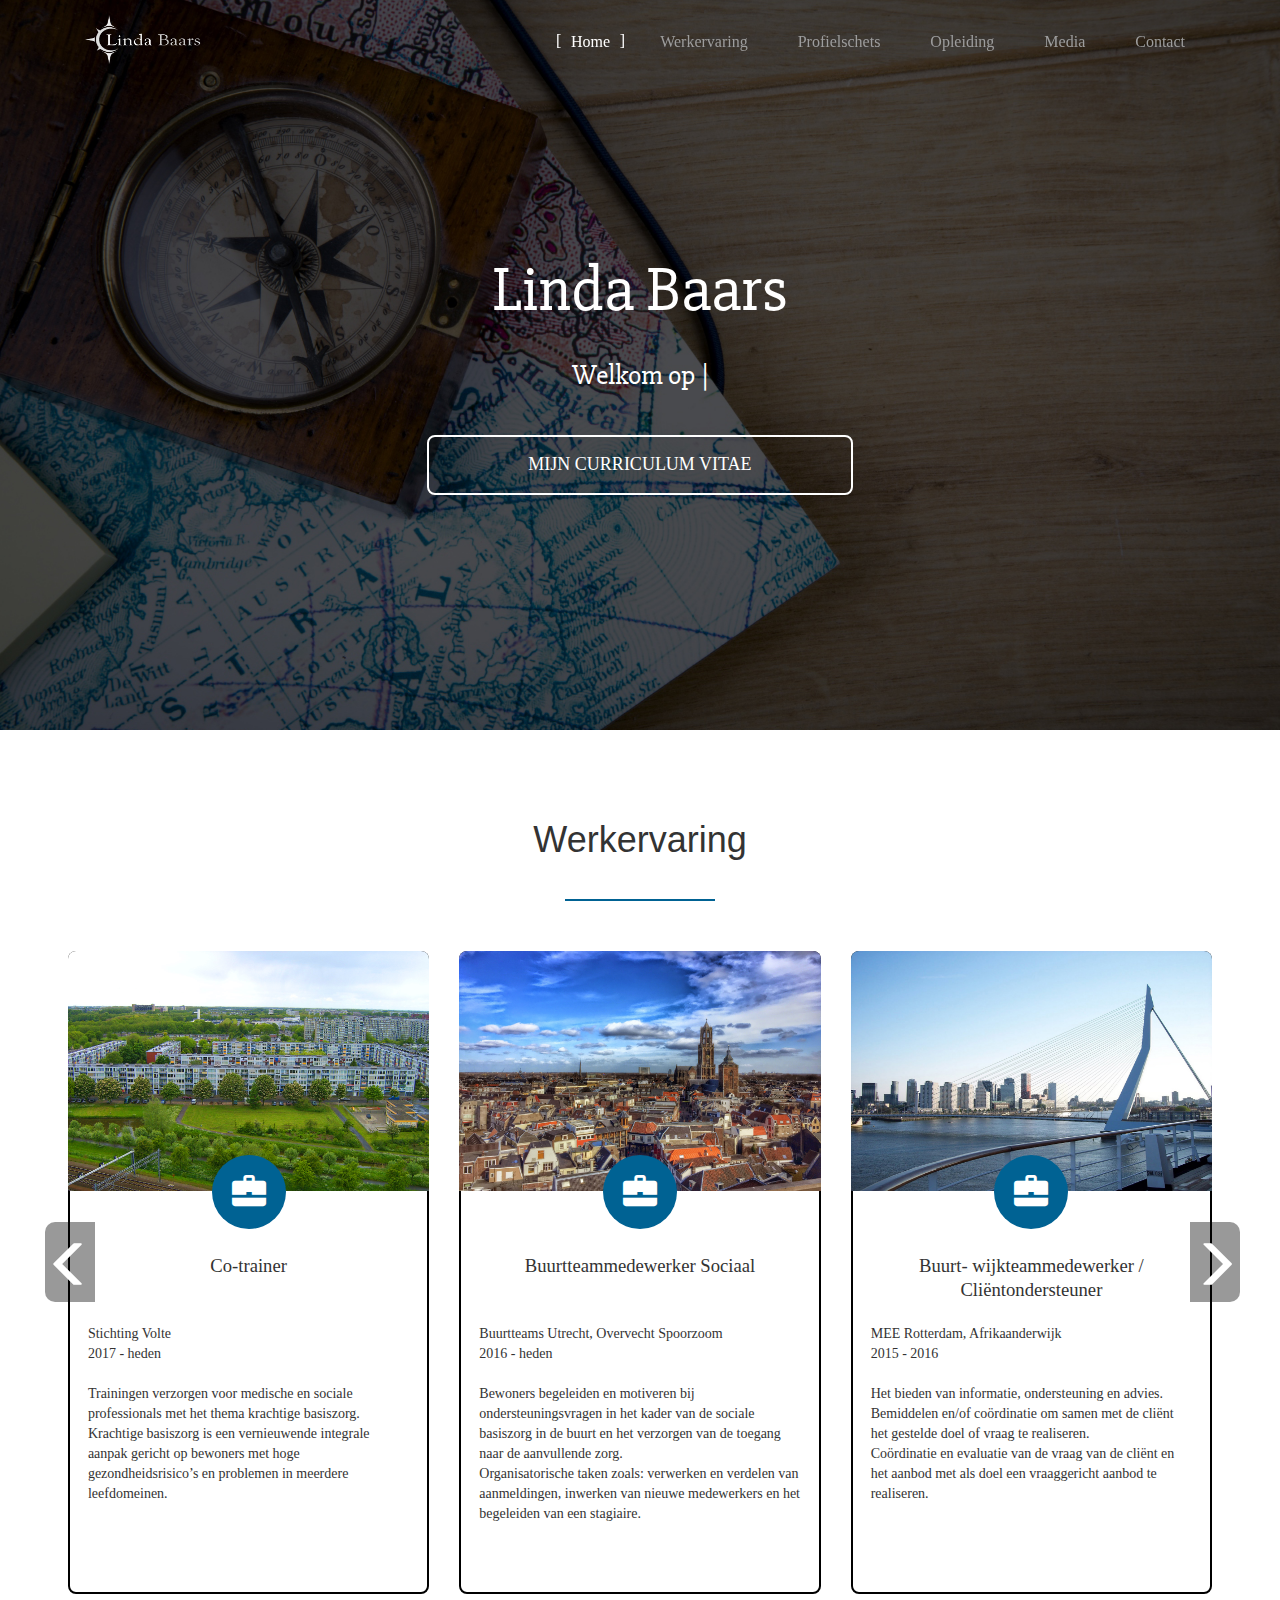
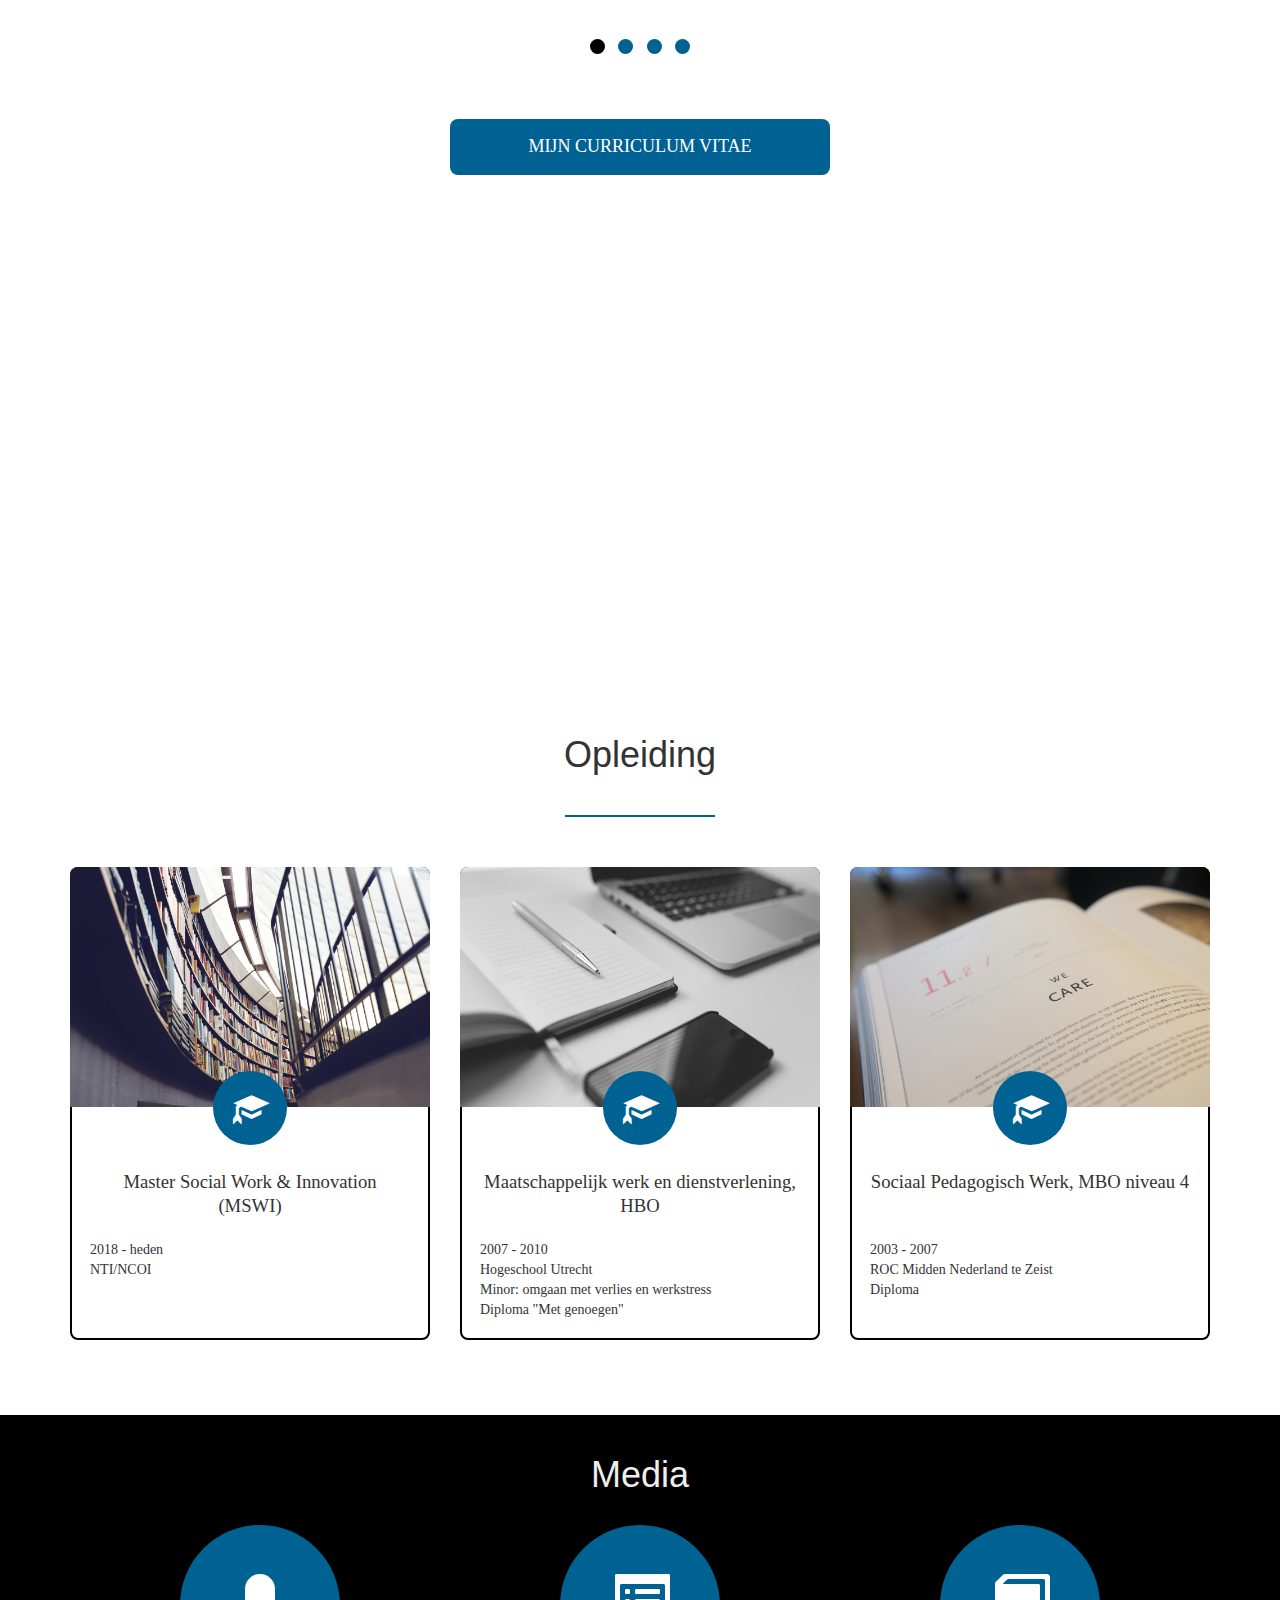
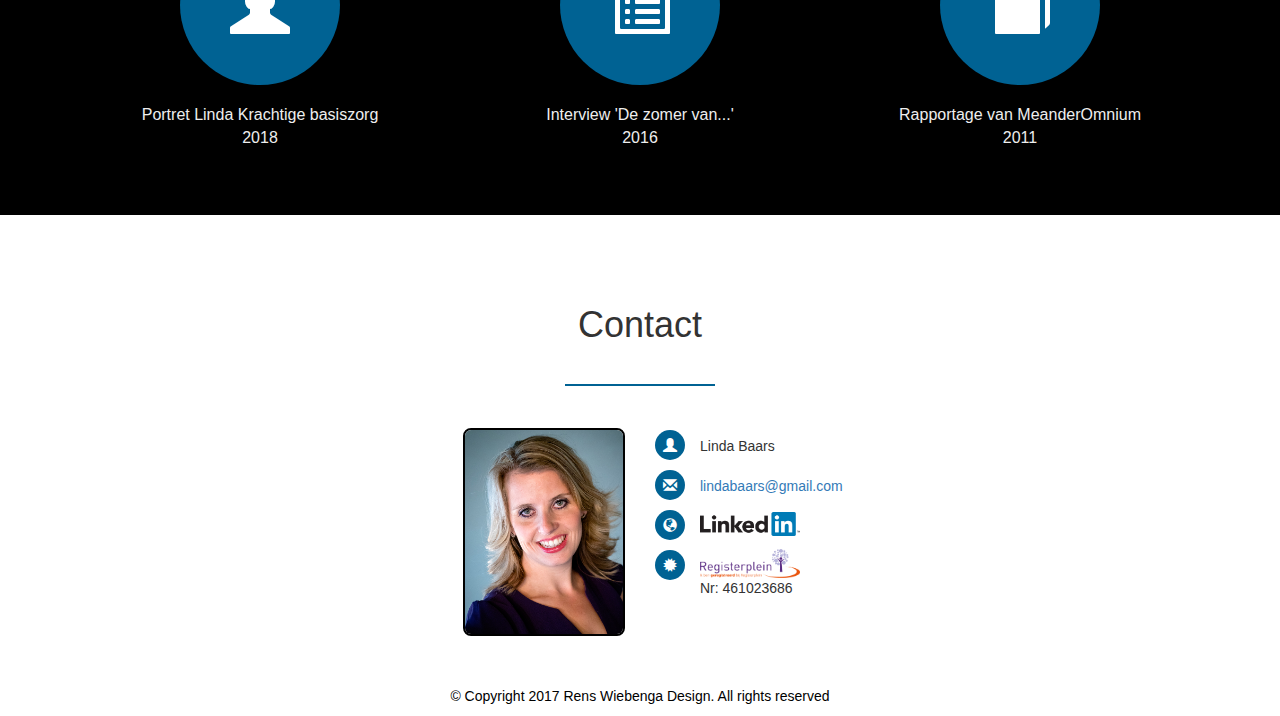
==== commit 32d3ecd1: "Add files via upload" ====
--- a/index.html
+++ b/index.html
@@ -130,7 +130,7 @@
 					<div class="datum">2011 - 2014</div>
 					<span class="glyphicon glyphicon-briefcase"></span>
 					<div class="title">
-						Maatschappelijk werker / Ambulante begeleider
+						Maatschappelijk werker / <br/>Ambulante begeleider
 					</div>
 					<div class="description">
 						Professionals in NAH <br/>2011 - 2014<br/><br/>
--- a/css/main.css
+++ b/css/main.css
@@ -211,7 +211,7 @@
 	color:#fff;
 	z-index:1000;
 	height: 80px;
-	top: calc(50% - 40px);
+	top: 271px;
 
 	border-top-left-radius: 10px;
 	border-bottom-left-radius: 10px;
@@ -225,7 +225,7 @@
 	background:rgba(0,0,0,0.4);
 	color:#fff;
 	z-index:1000;
-	top: calc(50% - 40px);
+	top: 271px;
 	height: 80px;
 	border-top-right-radius: 10px;
 	border-bottom-right-radius: 10px;
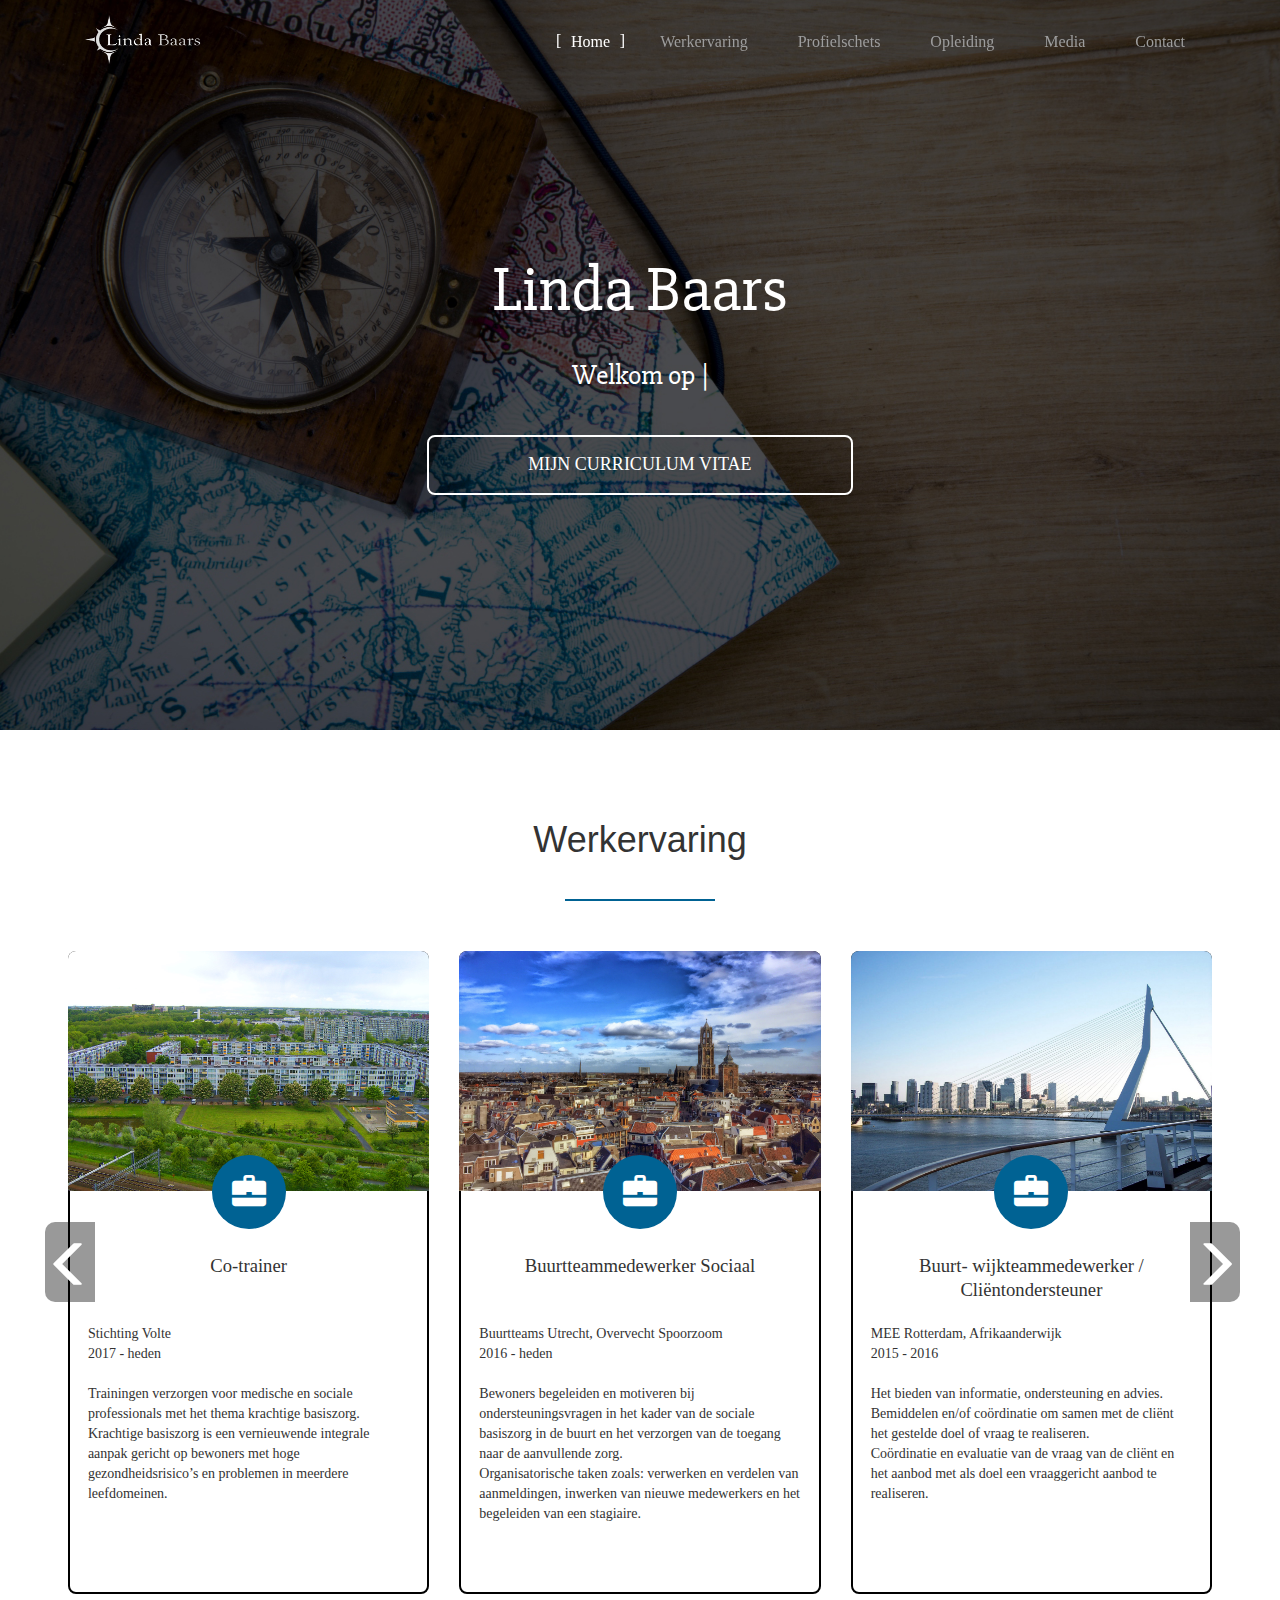
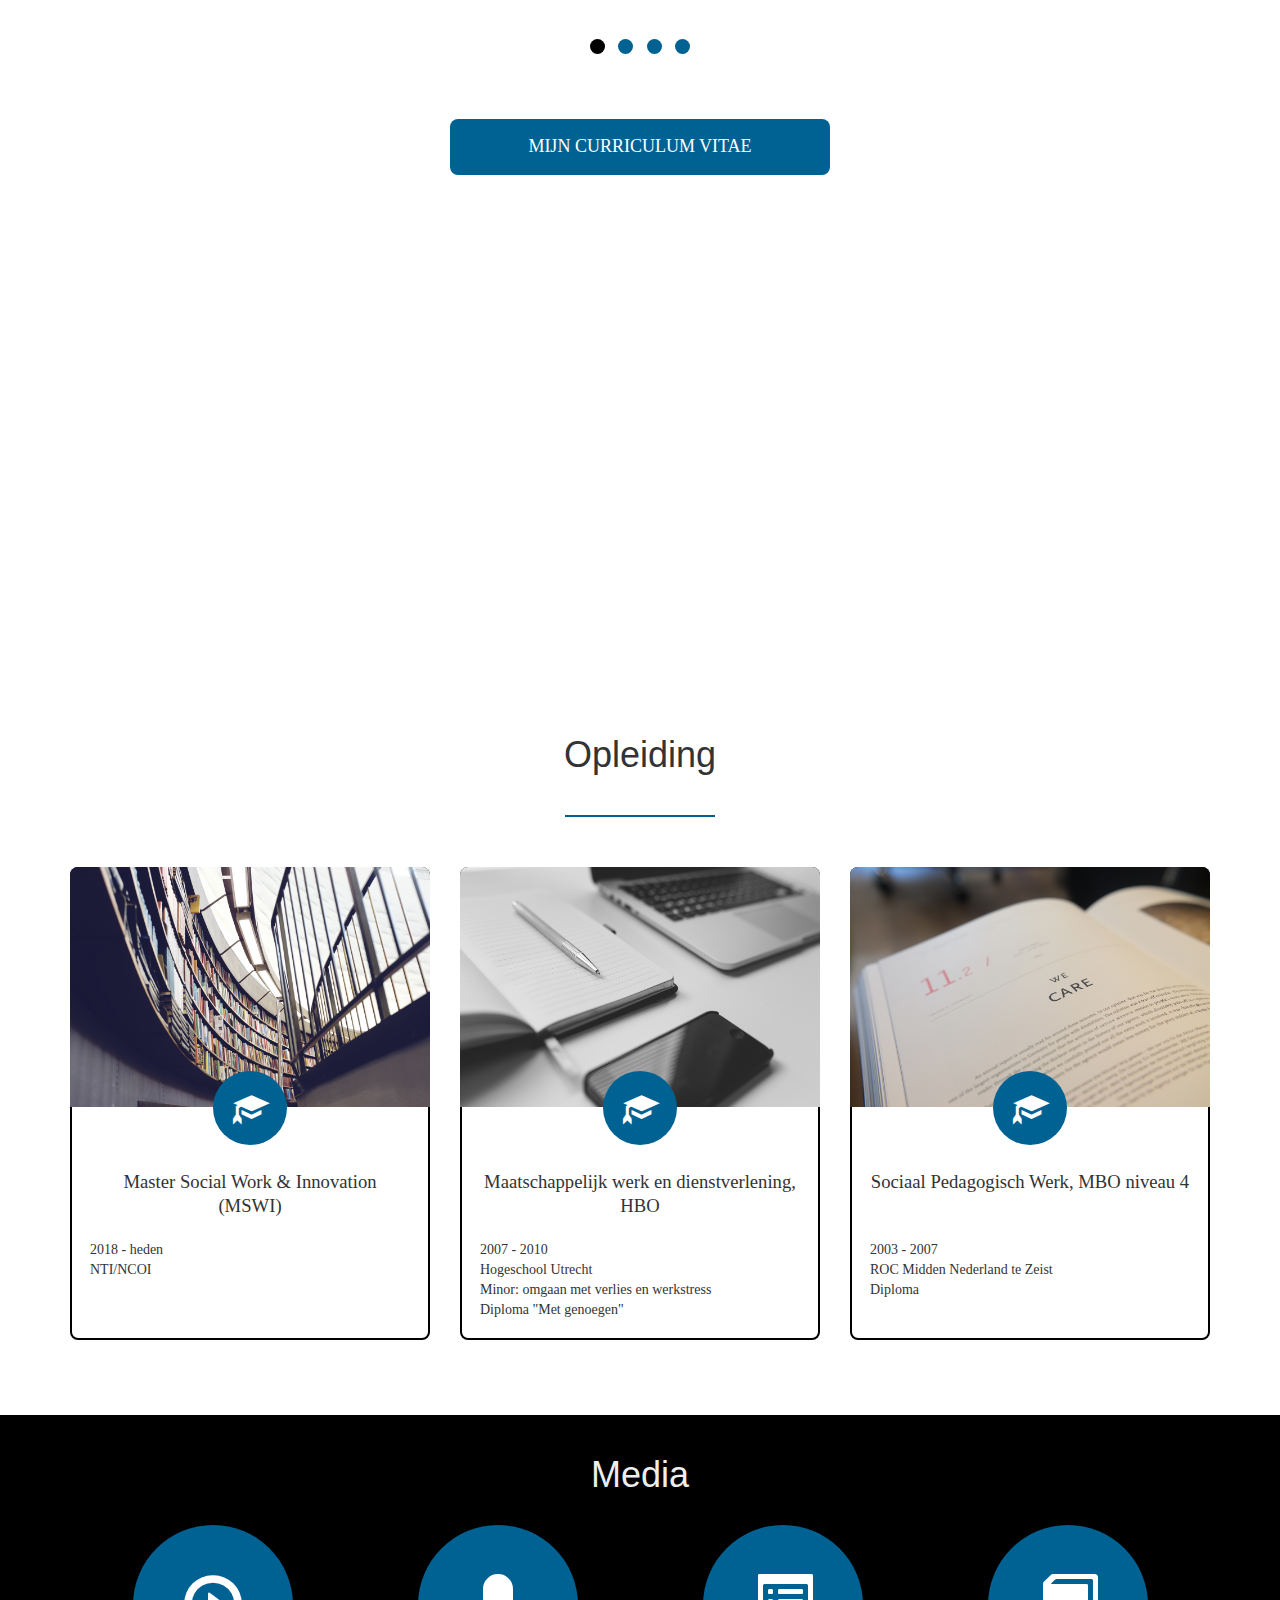
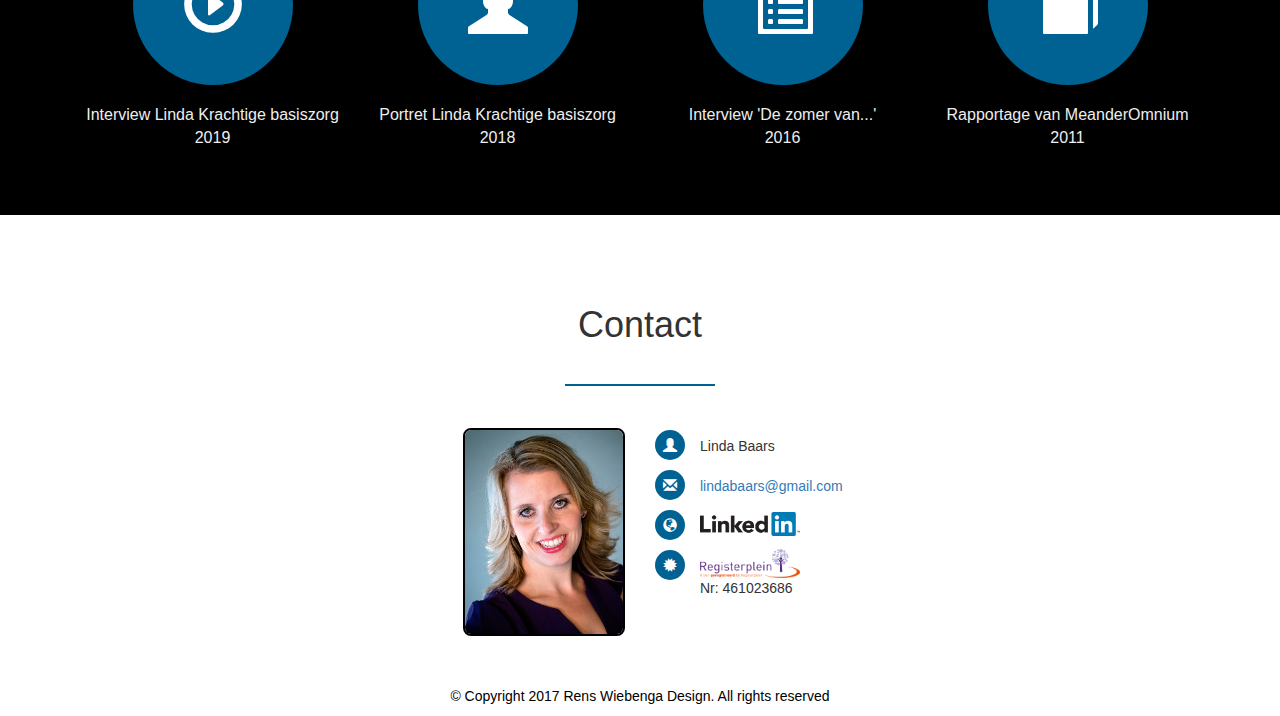
==== commit 8a5ba01d: "added video" ====
--- a/index.html
+++ b/index.html
@@ -334,16 +334,20 @@
 				<h1>Media</h1>
 				<!-- <div class="seperator"></div> -->
 			</div>
-			<div class="col col-md-4 col-xs-4">
+			<div class="col col-md-3 col-xs-3">
+				<a href="documents/Krachtige_Basiszorg_encoded.mp4" class="glyphicon glyphicon-play-circle" target="_blank"></a>
+				<div class="title">Interview Linda Krachtige basiszorg<br/>2019</div>
+			</div>
+			<div class="col col-md-3 col-xs-3">
 				<a href="documents/PortretLinda_Krachtigebasiszorg.pdf" class="glyphicon glyphicon-user" target="_blank"></a>
 				<div class="title">Portret Linda Krachtige basiszorg<br/>2018</div>
 			</div>
-			<div class="col col-md-4 col-xs-4">
+			<div class="col col-md-3 col-xs-3">
 				<a href="documents/Interview_de_zomer_van.pdf" class="glyphicon glyphicon-list-alt" target="_blank"></a>
 				
 				<div class="title">Interview 'De zomer van...'<br/>2016</div>
 			</div>
-			<div class="col col-md-4 col-xs-4">
+			<div class="col col-md-3 col-xs-3">
 				<a href="documents/Eindrapportage_orientatie_op_welzijnsactiviteiten_voor_licht_verstandelijk_gehandicapten_in_de_gemeente_Zeist.pdf" class="glyphicon glyphicon-book" target="_blank"></a>
 				<div class="title">Rapportage van MeanderOmnium<br/>2011</div>
 			</div>
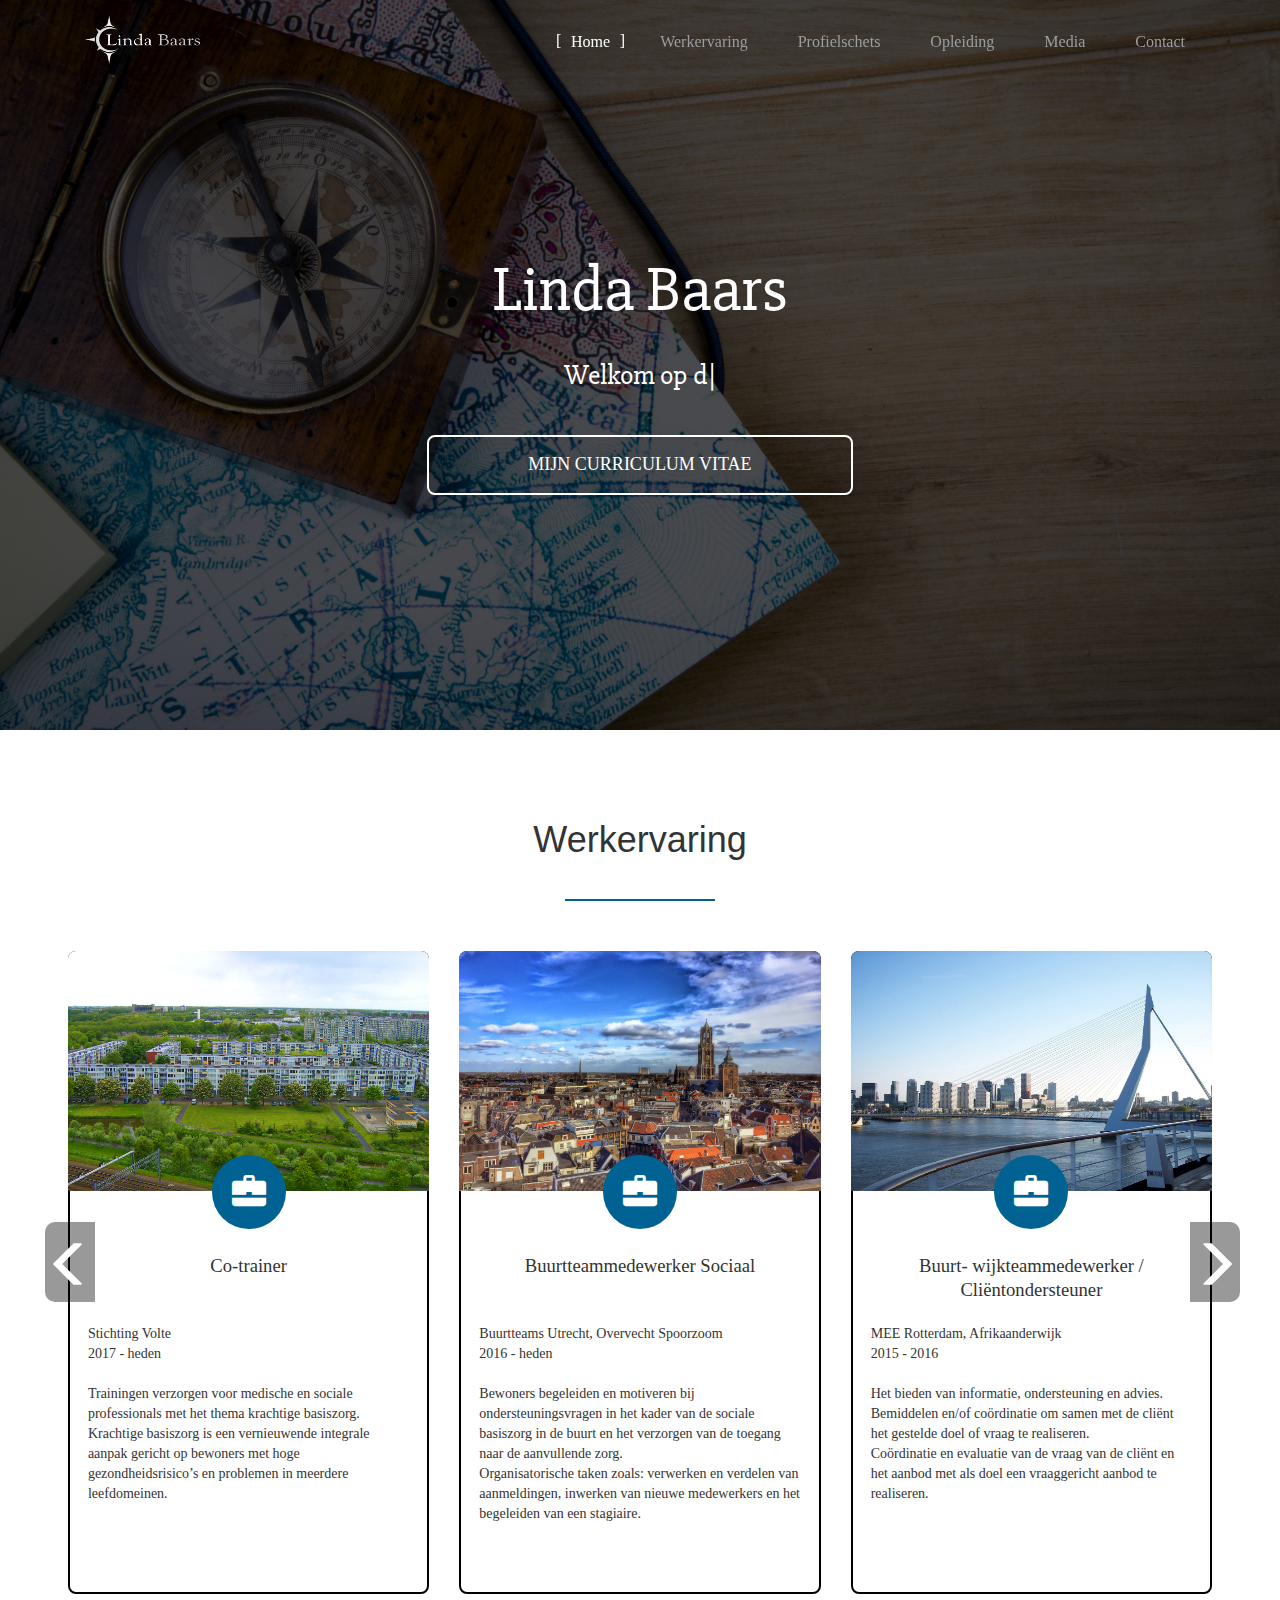
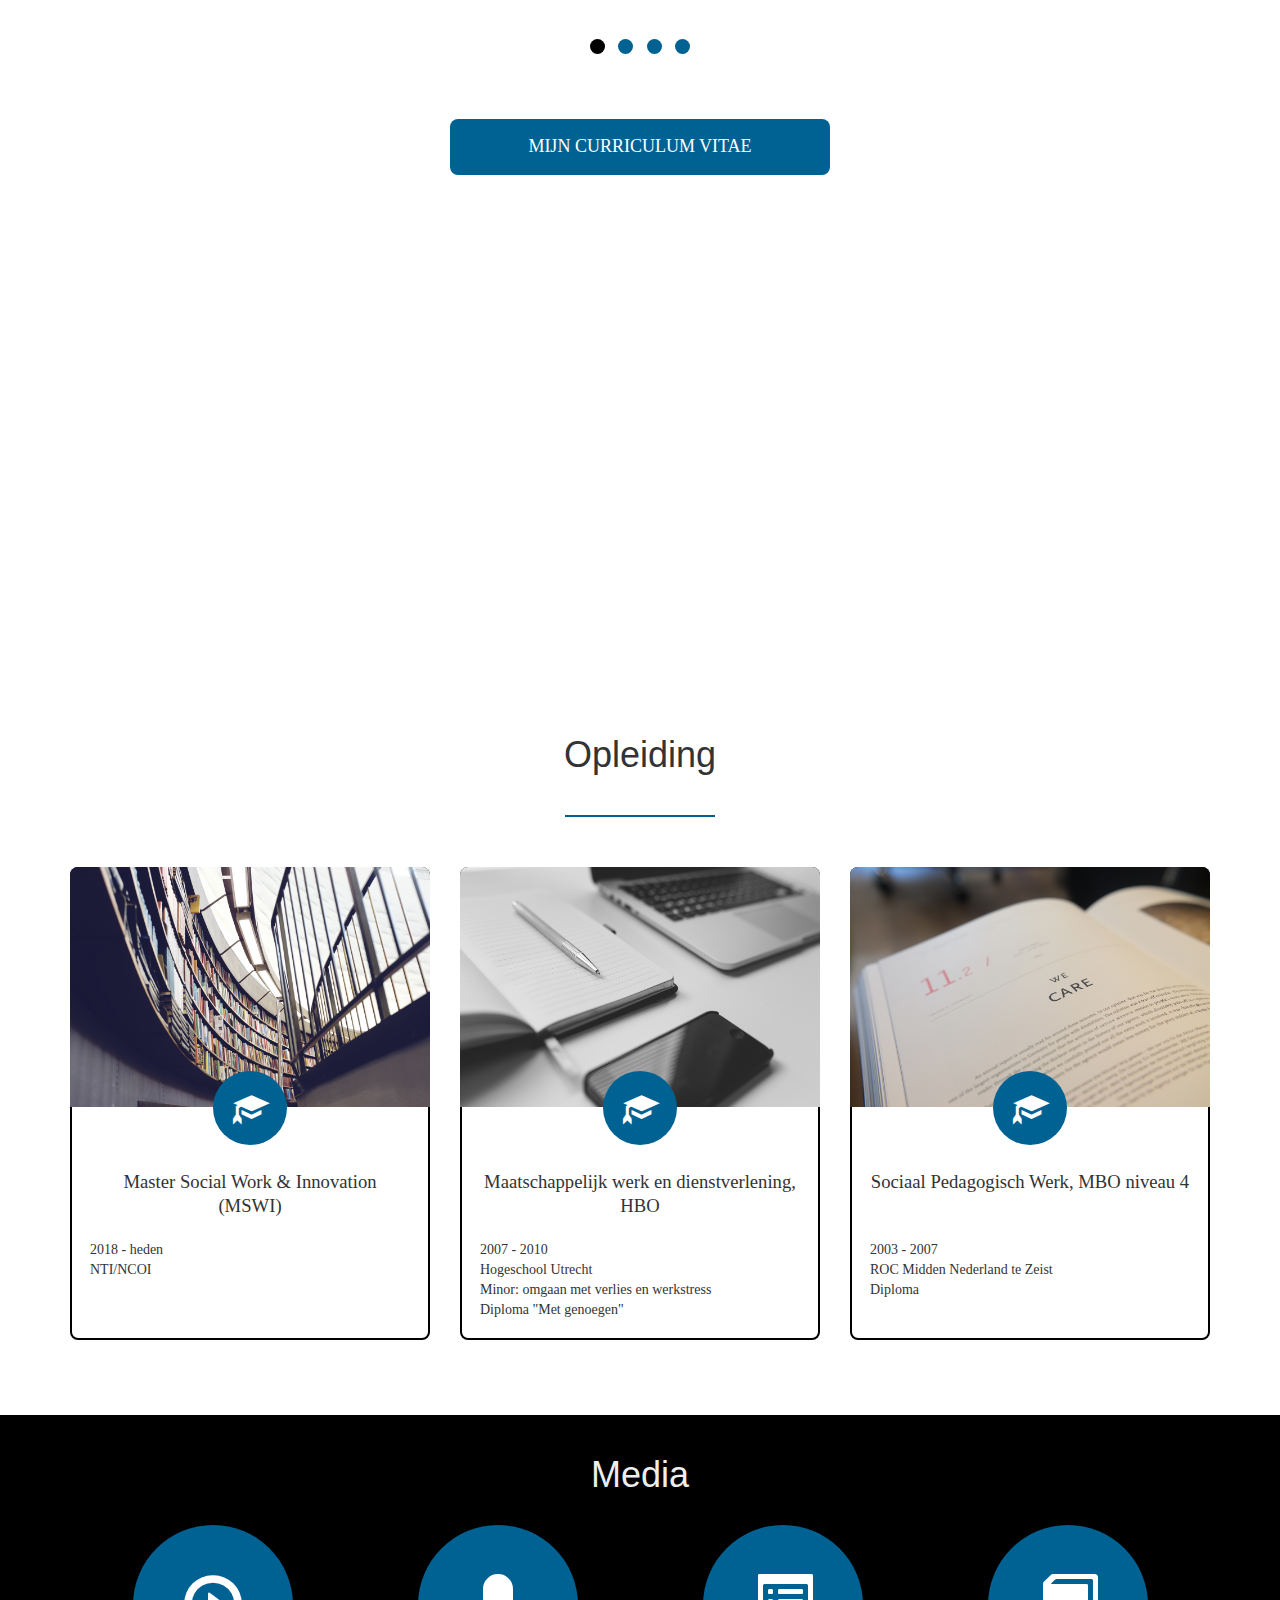
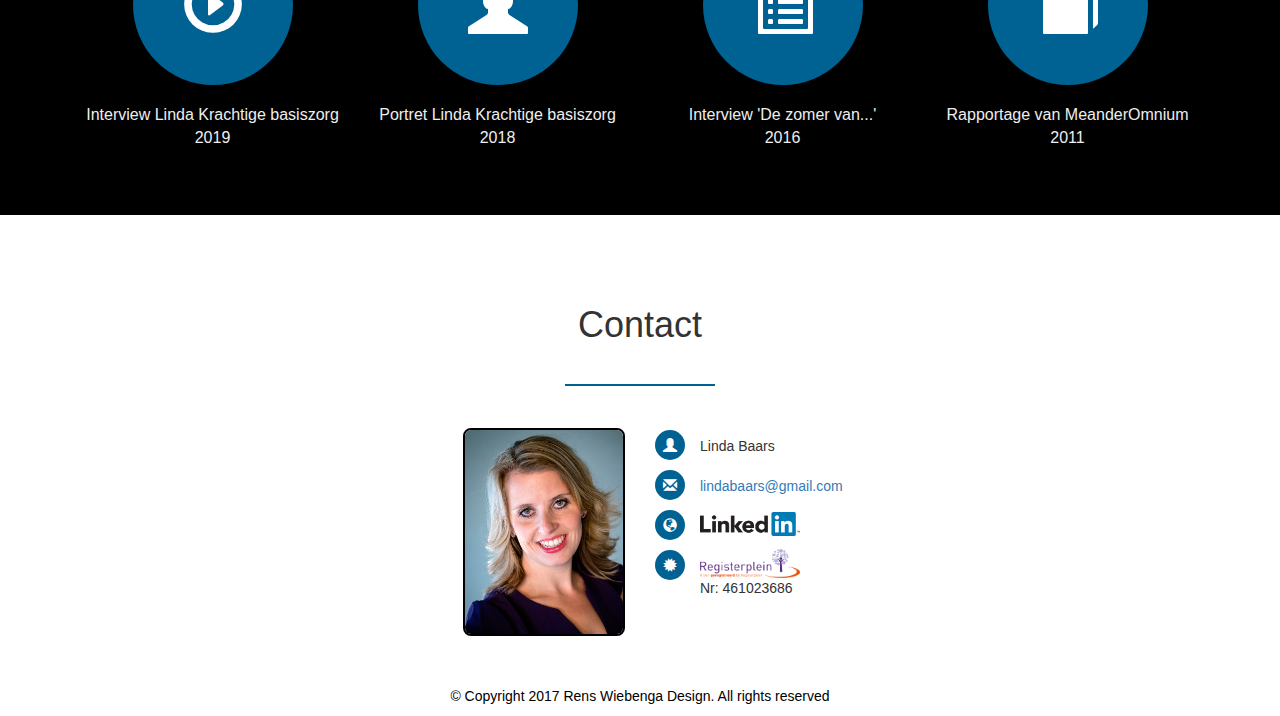
==== commit b5e42762: "other video" ====
--- a/index.html
+++ b/index.html
@@ -272,7 +272,7 @@
 			<div class="col-md-4 col-xs-12">
 				<div class="block">
 					<img src="images/books-magazines-building-school_small.jpg"/>
-					<div class="datum">2007 - 2010</div>
+					<div class="datum">2018 - heden</div>
 					<span class="glyphicon glyphicon-education"></span>
 					<div class="title">
 						Master Social Work & Innovation (MSWI)
@@ -335,7 +335,7 @@
 				<!-- <div class="seperator"></div> -->
 			</div>
 			<div class="col col-md-3 col-xs-3">
-				<a href="documents/Krachtige_Basiszorg_encoded.mp4" class="glyphicon glyphicon-play-circle" target="_blank"></a>
+				<a href="https://krachtigebasiszorg.nl/nieuws/nieuws/onze-nieuwe-website-is-live" class="glyphicon glyphicon-play-circle" target="_blank"></a>
 				<div class="title">Interview Linda Krachtige basiszorg<br/>2019</div>
 			</div>
 			<div class="col col-md-3 col-xs-3">
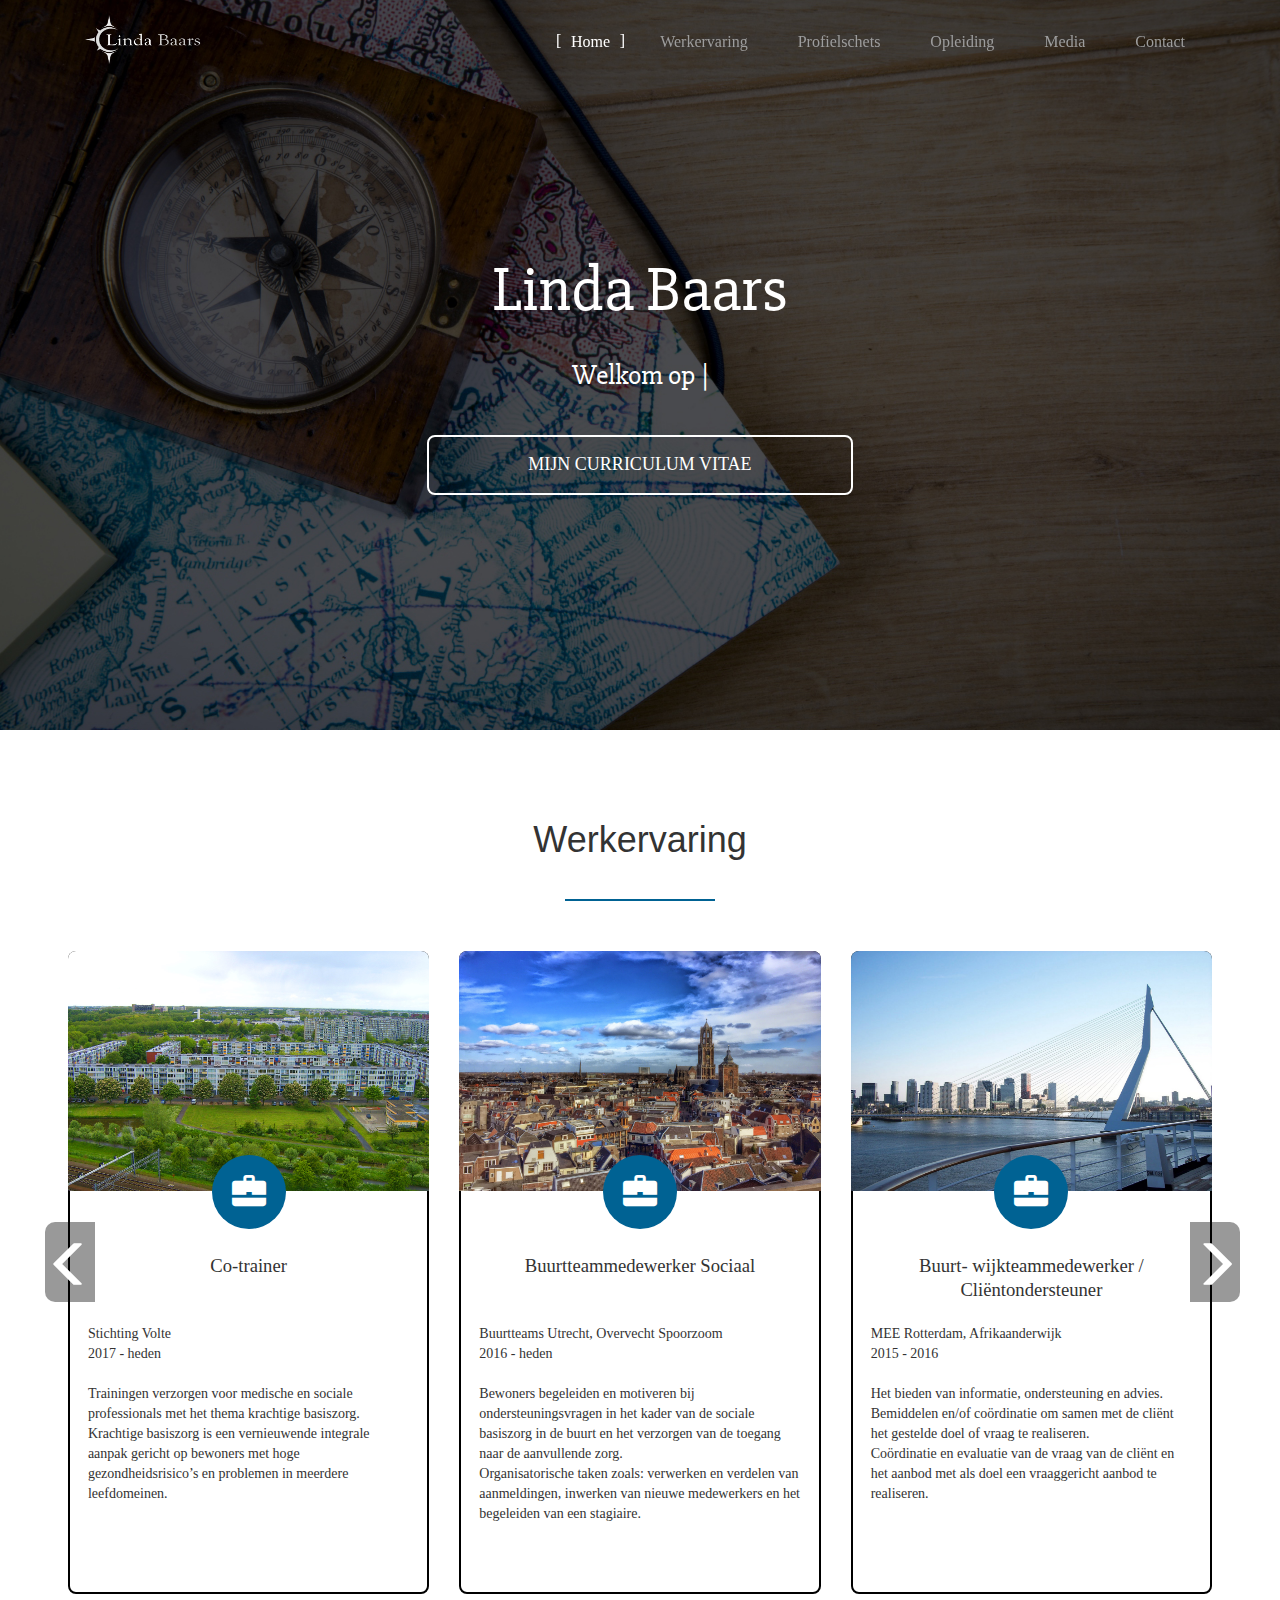
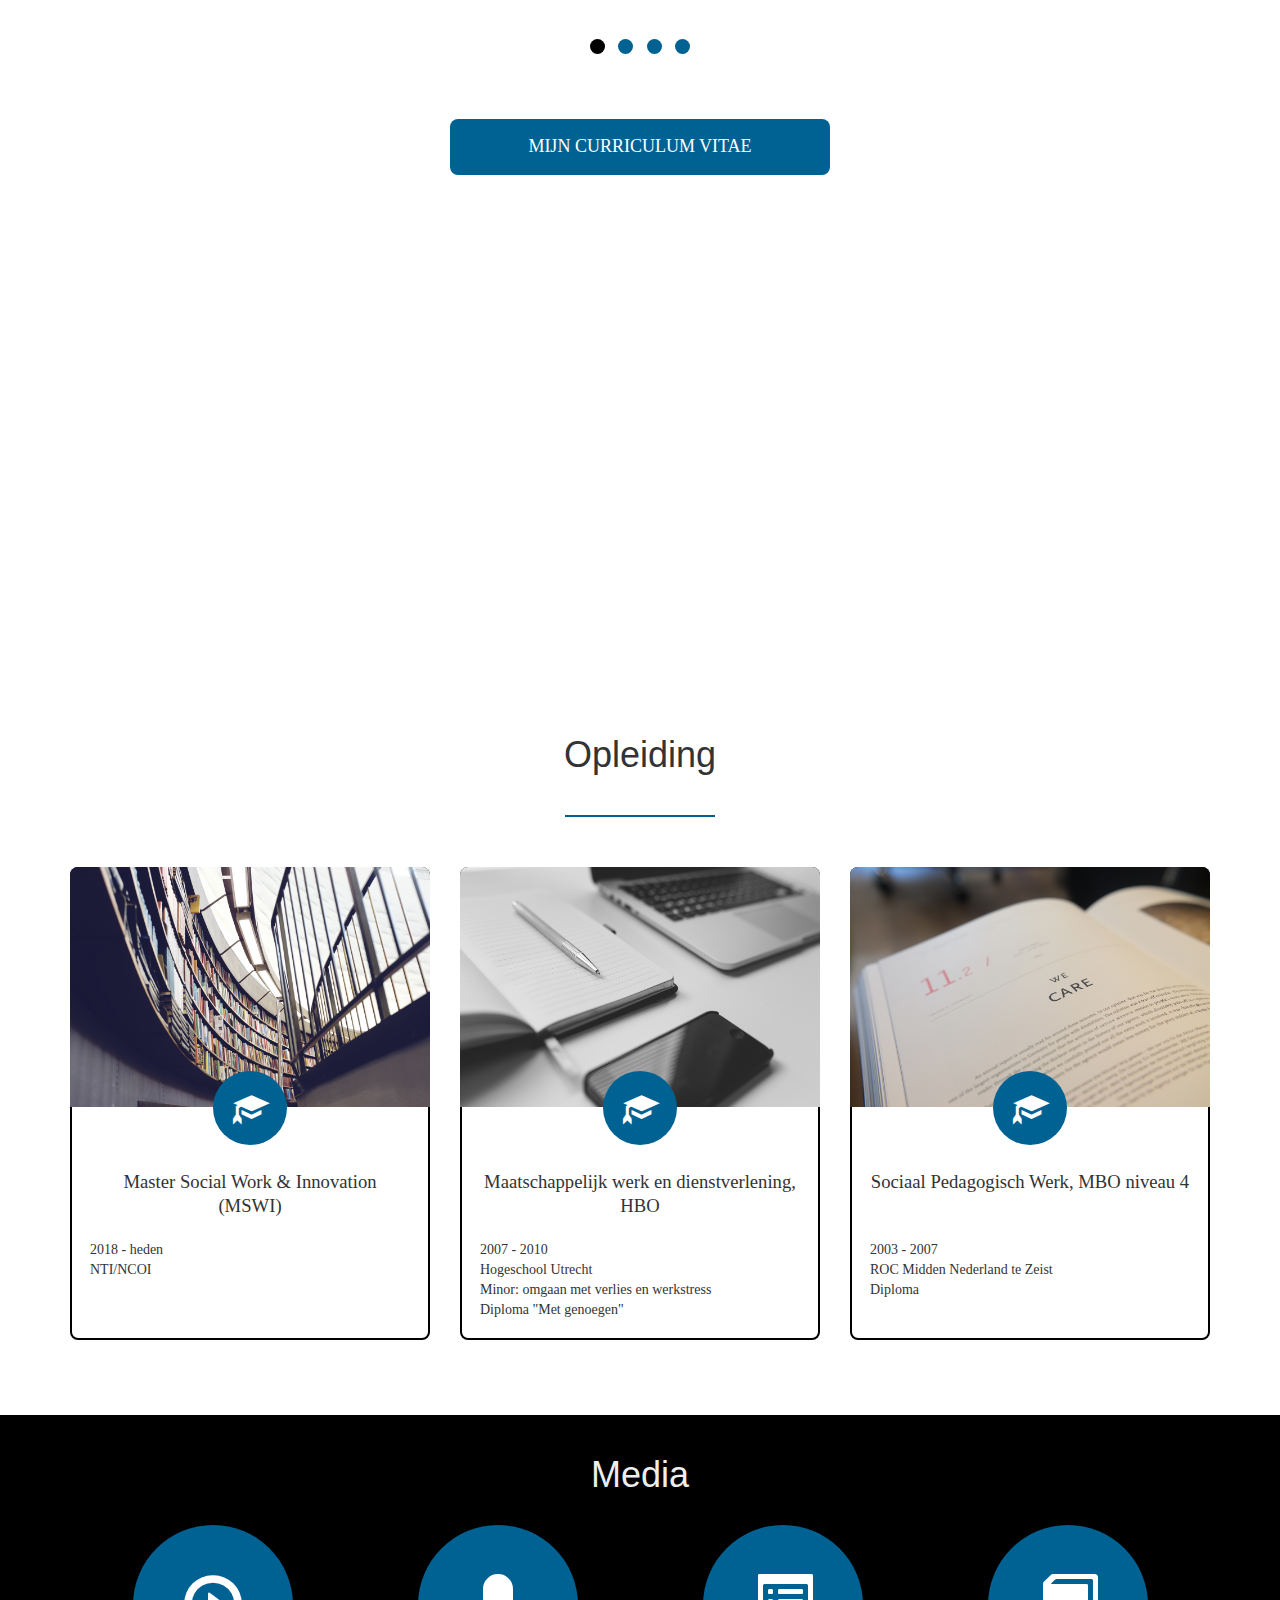
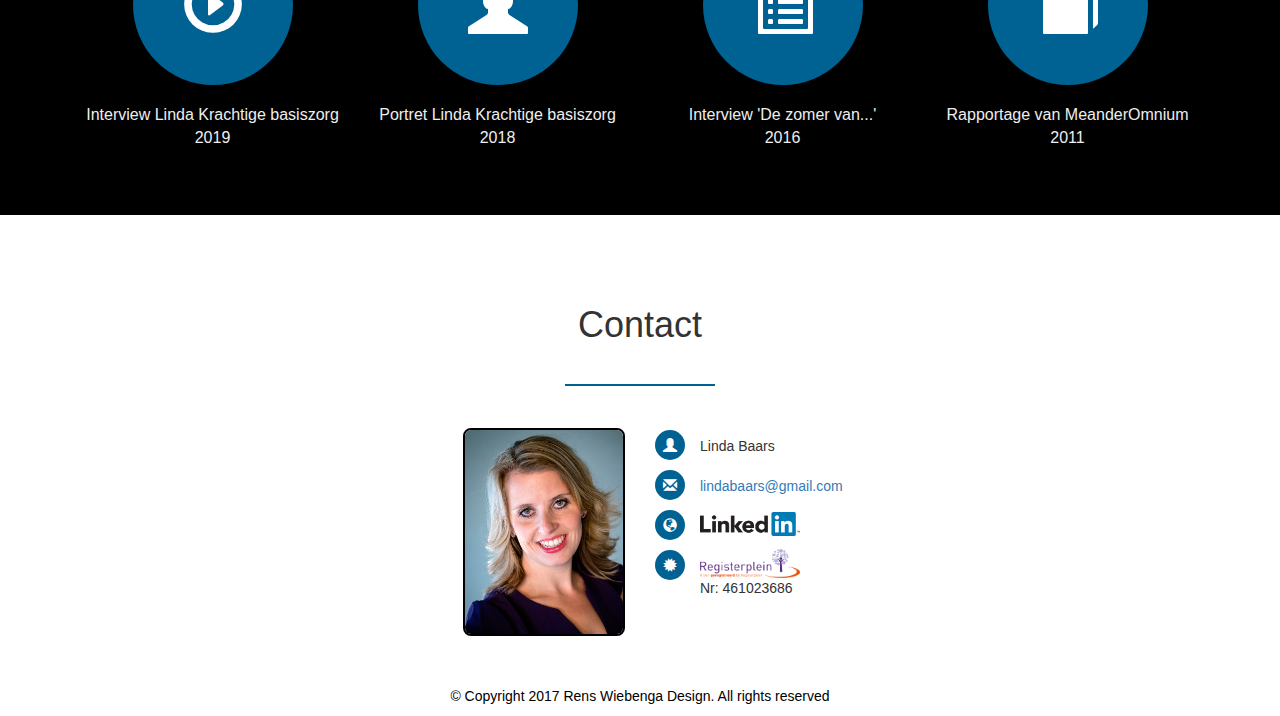
==== commit b4b78d31: "added youtube instead of krachtige zorg link" ====
--- a/index.html
+++ b/index.html
@@ -335,7 +335,7 @@
 				<!-- <div class="seperator"></div> -->
 			</div>
 			<div class="col col-md-3 col-xs-3">
-				<a href="https://krachtigebasiszorg.nl/nieuws/nieuws/onze-nieuwe-website-is-live" class="glyphicon glyphicon-play-circle" target="_blank"></a>
+				<a href="https://www.youtube.com/watch?v=kG7D9xOOTK4" class="glyphicon glyphicon-play-circle" target="_blank"></a>
 				<div class="title">Interview Linda Krachtige basiszorg<br/>2019</div>
 			</div>
 			<div class="col col-md-3 col-xs-3">
